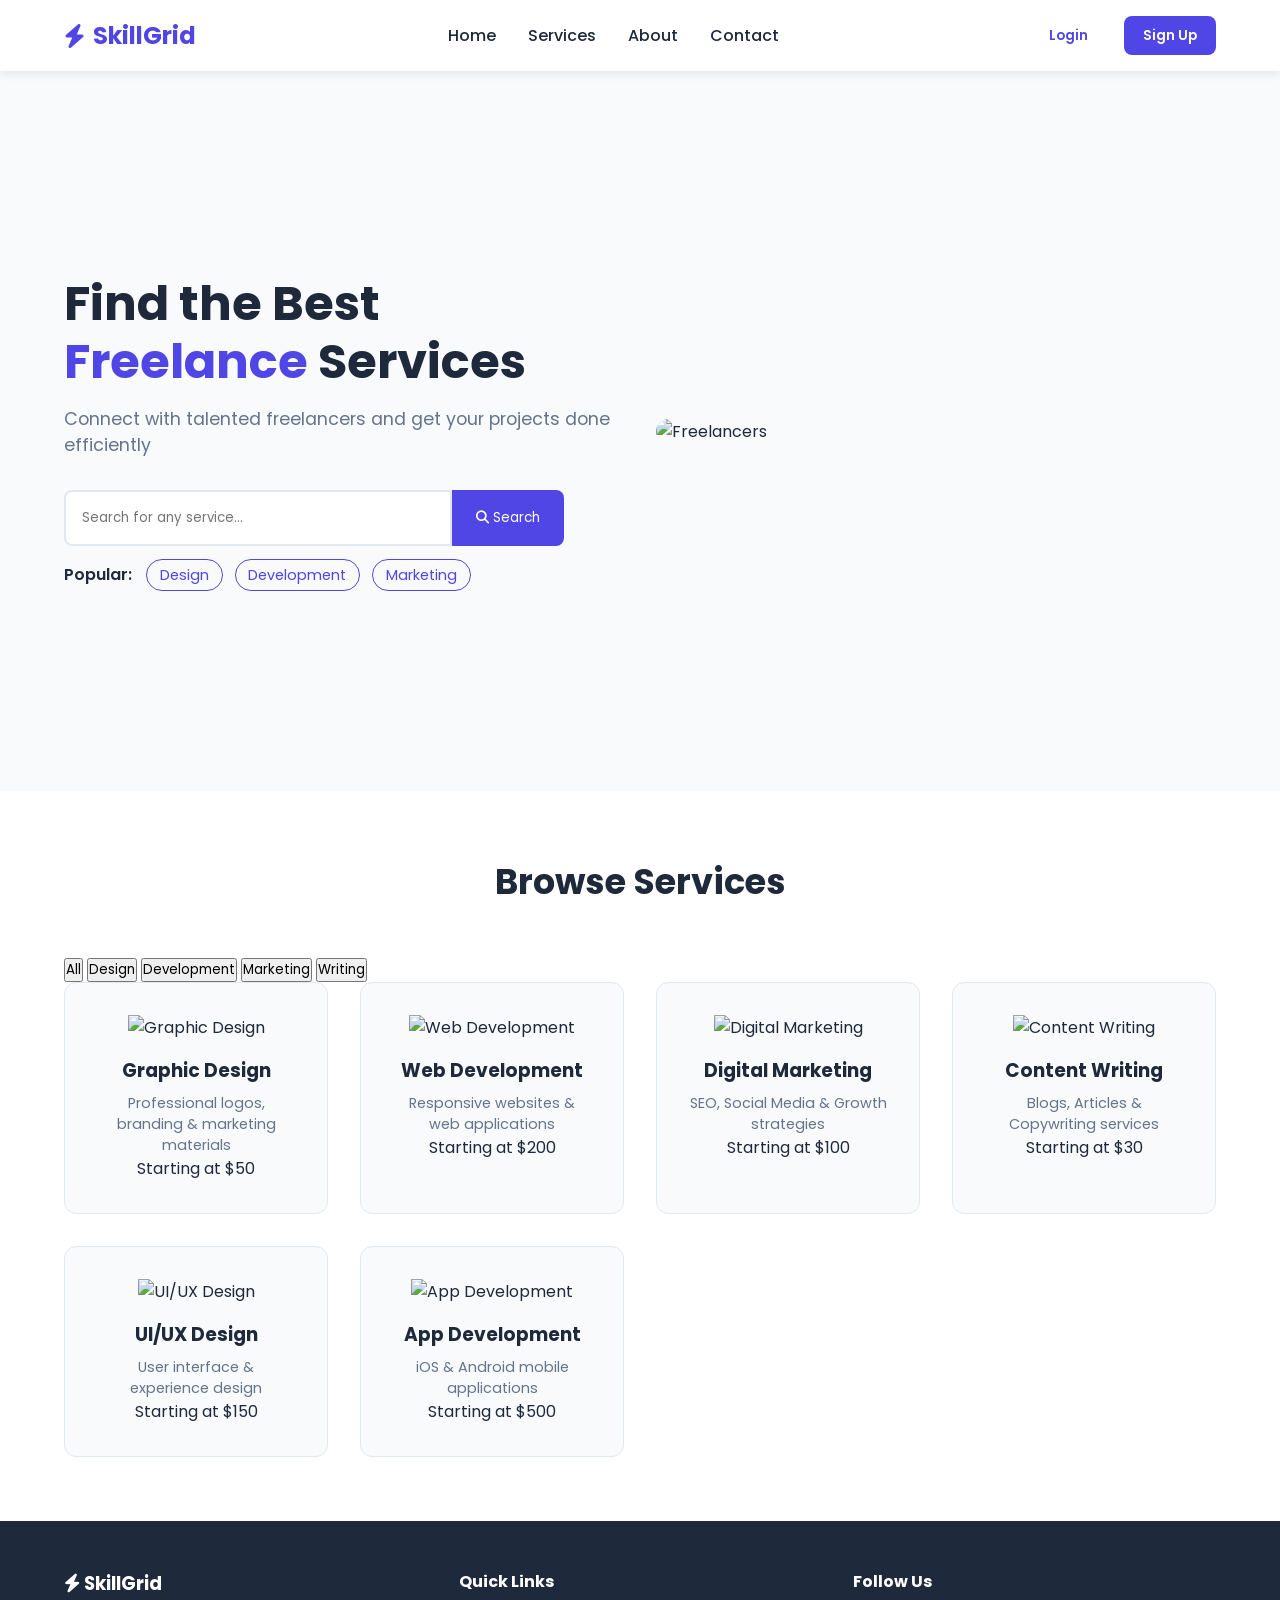
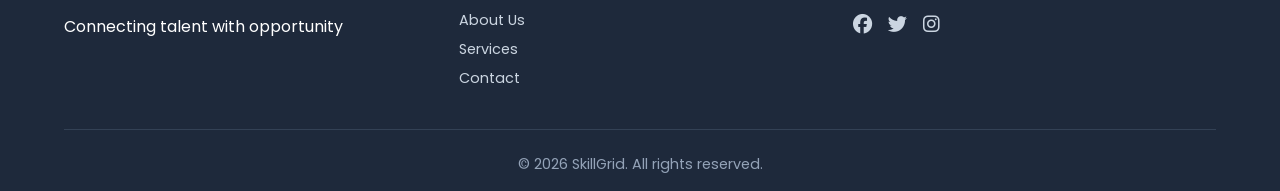
==== index.html @ 4001f899 "Update index.html" ====
<!DOCTYPE html>
<html lang="en">
<head>
    <meta charset="UTF-8">
    <meta name="viewport" content="width=device-width, initial-scale=1.0">
    <title>SkillGrid - Find Top Freelance Services</title>
    <link rel="stylesheet" href="style.css">
    <link href="https://fonts.googleapis.com/css2?family=Poppins:wght@300;400;500;600;700&display=swap" rel="stylesheet">
    <link rel="stylesheet" href="https://cdnjs.cloudflare.com/ajax/libs/font-awesome/6.4.0/css/all.min.css">
</head>
<body>
    <!-- Navbar -->
    <nav class="navbar">
        <div class="logo"><i class="fas fa-bolt"></i> SkillGrid</div>
        <ul class="nav-links" id="navLinks">
            <li><a href="#home">Home</a></li>
            <li><a href="#services">Services</a></li>
            <li><a href="#">About</a></li>
            <li><a href="#">Contact</a></li>
        </ul>
        <div class="nav-buttons">
            <button class="btn-login">Login</button>
            <button class="btn-signup">Sign Up</button>
        </div>
        <div class="hamburger" id="hamburger"><i class="fas fa-bars"></i></div>
    </nav>

    <!-- Hero Section -->
    <section class="hero" id="home">
        <div class="hero-content">
            <h1>Find the Best <span>Freelance</span> Services</h1>
            <p>Connect with talented freelancers and get your projects done efficiently</p>
            <div class="search-bar">
                <input type="text" id="searchInput" placeholder="Search for any service...">
                <button id="searchBtn"><i class="fas fa-search"></i> Search</button>
            </div>
            <div class="popular-tags">
                <span>Popular:</span>
                <a href="#" data-category="design">Design</a>
                <a href="#" data-category="development">Development</a>
                <a href="#" data-category="marketing">Marketing</a>
            </div>
        </div>
        <div class="hero-image">
            <img src="https://images.unsplash.com/photo-1522202176988-66273c2fd55f?w=500" alt="Freelancers">
        </div>
    </section>

    <!-- Services Section - Day 2 Task -->
    <section class="services" id="services">
        <h2>Browse Services</h2>
        
        <!-- Category Filter UI -->
        <div class="filter-buttons">
            <button class="filter-btn active" data-filter="all">All</button>
            <button class="filter-btn" data-filter="design">Design</button>
            <button class="filter-btn" data-filter="development">Development</button>
            <button class="filter-btn" data-filter="marketing">Marketing</button>
            <button class="filter-btn" data-filter="writing">Writing</button>
        </div>

        <!-- Services Listing -->
        <div class="services-grid" id="servicesGrid">
            <div class="service-card" data-category="design">
                <img src="https://cdn-icons-png.flaticon.com/512/1055/1055666.png" alt="Graphic Design">
                <h3>Graphic Design</h3>
                <p>Professional logos, branding & marketing materials</p>
                <span class="price">Starting at $50</span>
            </div>
            <div class="service-card" data-category="development">
                <img src="https://cdn-icons-png.flaticon.com/512/1055/1055687.png" alt="Web Development">
                <h3>Web Development</h3>
                <p>Responsive websites & web applications</p>
                <span class="price">Starting at $200</span>
            </div>
            <div class="service-card" data-category="marketing">
                <img src="https://cdn-icons-png.flaticon.com/512/1055/1055672.png" alt="Digital Marketing">
                <h3>Digital Marketing</h3>
                <p>SEO, Social Media & Growth strategies</p>
                <span class="price">Starting at $100</span>
            </div>
            <div class="service-card" data-category="writing">
                <img src="https://cdn-icons-png.flaticon.com/512/1055/1055677.png" alt="Content Writing">
                <h3>Content Writing</h3>
                <p>Blogs, Articles & Copywriting services</p>
                <span class="price">Starting at $30</span>
            </div>
            <div class="service-card" data-category="design">
                <img src="https://cdn-icons-png.flaticon.com/512/1055/1055659.png" alt="UI/UX Design">
                <h3>UI/UX Design</h3>
                <p>User interface & experience design</p>
                <span class="price">Starting at $150</span>
            </div>
            <div class="service-card" data-category="development">
                <img src="https://cdn-icons-png.flaticon.com/512/1055/1055684.png" alt="App Development">
                <h3>App Development</h3>
                <p>iOS & Android mobile applications</p>
                <span class="price">Starting at $500</span>
            </div>
        </div>
    </section>

    <!-- Footer -->
    <footer>
        <div class="footer-content">
            <div class="footer-col"><h3><i class="fas fa-bolt"></i> SkillGrid</h3><p>Connecting talent with opportunity</p></div>
            <div class="footer-col"><h4>Quick Links</h4><a href="#">About Us</a><a href="#">Services</a><a href="#">Contact</a></div>
            <div class="footer-col"><h4>Follow Us</h4><div class="social-icons"><a href="#"><i class="fab fa-facebook"></i></a><a href="#"><i class="fab fa-twitter"></i></a><a href="#"><i class="fab fa-instagram"></i></a></div></div>
        </div>
        <div class="footer-bottom"><p>&copy; 2026 SkillGrid. All rights reserved.</p></div>
    </footer>

    <script src="script.js"></script>
</body>
</html>
---- style.css ----
* {
    margin: 0;
    padding: 0;
    box-sizing: border-box;
    font-family: 'Poppins', sans-serif;
}

:root {
    --primary: #4f46e5;
    --primary-dark: #4338ca;
    --dark: #1e293b;
    --light: #f8fafc;
    --gray: #64748b;
}

body {
    background: var(--light);
    color: var(--dark);
}

/* Navbar */
.navbar {
    display: flex;
    justify-content: space-between;
    align-items: center;
    padding: 1rem 5%;
    background: white;
    box-shadow: 0 2px 10px rgba(0,0,0,0.1);
    position: sticky;
    top: 0;
    z-index: 1000;
}

.logo {
    font-size: 1.5rem;
    font-weight: 700;
    color: var(--primary);
    display: flex;
    align-items: center;
    gap: 8px;
}

.nav-links {
    display: flex;
    list-style: none;
    gap: 2rem;
}

.nav-links a {
    text-decoration: none;
    color: var(--dark);
    font-weight: 500;
    transition: 0.3s;
}

.nav-links a:hover {
    color: var(--primary);
}

.nav-buttons {
    display: flex;
    gap: 1rem;
}

.btn-login, .btn-signup {
    padding: 0.6rem 1.2rem;
    border: none;
    border-radius: 8px;
    cursor: pointer;
    font-weight: 600;
}

.btn-login {
    background: transparent;
    color: var(--primary);
}

.btn-signup {
    background: var(--primary);
    color: white;
}

.btn-signup:hover {
    background: var(--primary-dark);
}

.hamburger {
    display: none;
    font-size: 1.5rem;
    cursor: pointer;
}

/* Hero Section */
.hero {
    display: flex;
    align-items: center;
    padding: 4rem 5%;
    gap: 2rem;
    min-height: 80vh;
}

.hero-content {
    flex: 1;
}

.hero-content h1 {
    font-size: 3rem;
    line-height: 1.2;
    margin-bottom: 1rem;
}

.hero-content h1 span {
    color: var(--primary);
}

.hero-content p {
    color: var(--gray);
    margin-bottom: 2rem;
    font-size: 1.1rem;
}

.search-bar {
    display: flex;
    max-width: 500px;
    margin-bottom: 1rem;
}

.search-bar input {
    flex: 1;
    padding: 1rem;
    border: 2px solid #e2e8f0;
    border-radius: 8px 0 0 8px;
    outline: none;
}

.search-bar button {
    padding: 1rem 1.5rem;
    background: var(--primary);
    color: white;
    border: none;
    border-radius: 0 8px 8px 0;
    cursor: pointer;
}

.popular-tags span {
    font-weight: 600;
    margin-right: 10px;
}

.popular-tags a {
    text-decoration: none;
    color: var(--primary);
    border: 1px solid var(--primary);
    padding: 0.3rem 0.8rem;
    border-radius: 20px;
    margin-right: 8px;
    font-size: 0.9rem;
}

.hero-image {
    flex: 1;
}

.hero-image img {
    width: 100%;
    border-radius: 16px;
}

/* Services Section */
.services {
    padding: 4rem 5%;
    background: white;
}

.services h2 {
    text-align: center;
    font-size: 2.2rem;
    margin-bottom: 3rem;
}

.services-grid {
    display: grid;
    grid-template-columns: repeat(auto-fit, minmax(250px, 1fr));
    gap: 2rem;
}

.service-card {
    background: var(--light);
    padding: 2rem;
    border-radius: 12px;
    text-align: center;
    transition: 0.3s;
    border: 1px solid #e2e8f0;
}

.service-card:hover {
    transform: translateY(-8px);
    box-shadow: 0 10px 25px rgba(79, 70, 229, 0.15);
}

.service-card img {
    width: 60px;
    margin-bottom: 1rem;
}

.service-card h3 {
    margin-bottom: 0.5rem;
}

.service-card p {
    color: var(--gray);
    font-size: 0.9rem;
}

/* Footer */
footer {
    background: var(--dark);
    color: white;
    padding: 3rem 5% 1rem;
}

.footer-content {
    display: grid;
    grid-template-columns: repeat(auto-fit, minmax(200px, 1fr));
    gap: 2rem;
    margin-bottom: 2rem;
}

.footer-col h3, .footer-col h4 {
    margin-bottom: 1rem;
}

.footer-col a {
    display: block;
    color: #cbd5e1;
    text-decoration: none;
    margin-bottom: 0.5rem;
    font-size: 0.9rem;
}

.footer-col a:hover {
    color: white;
}

.social-icons {
    display: flex;
    gap: 1rem;
}

.social-icons a {
    font-size: 1.2rem;
}

.footer-bottom {
    text-align: center;
    padding-top: 1.5rem;
    border-top: 1px solid #334155;
    color: #94a3b8;
    font-size: 0.9rem;
}

/* Responsive Design */
@media (max-width: 768px) {
    .nav-links, .nav-buttons {
        display: none;
    }
    
    .nav-links.active {
        display: flex;
        flex-direction: column;
        position: absolute;
        top: 70px;
        left: 0;
        width: 100%;
        background: white;
        padding: 1rem 5%;
        box-shadow: 0 5px 10px rgba(0,0,0,0.1);
    }
    
    .hamburger {
        display: block;
    }
    
    .hero {
        flex-direction: column;
        text-align: center;
        padding: 2rem 5%;
    }
    
    .hero-content h1 {
        font-size: 2rem;
    }
    
    .search-bar {
        flex-direction: column;
    }
    
    .search-bar input, .search-bar button {
        border-radius: 8px;
        width: 100%;
    }
    
    .search-bar button {
        margin-top: 0.5rem;
    }
}
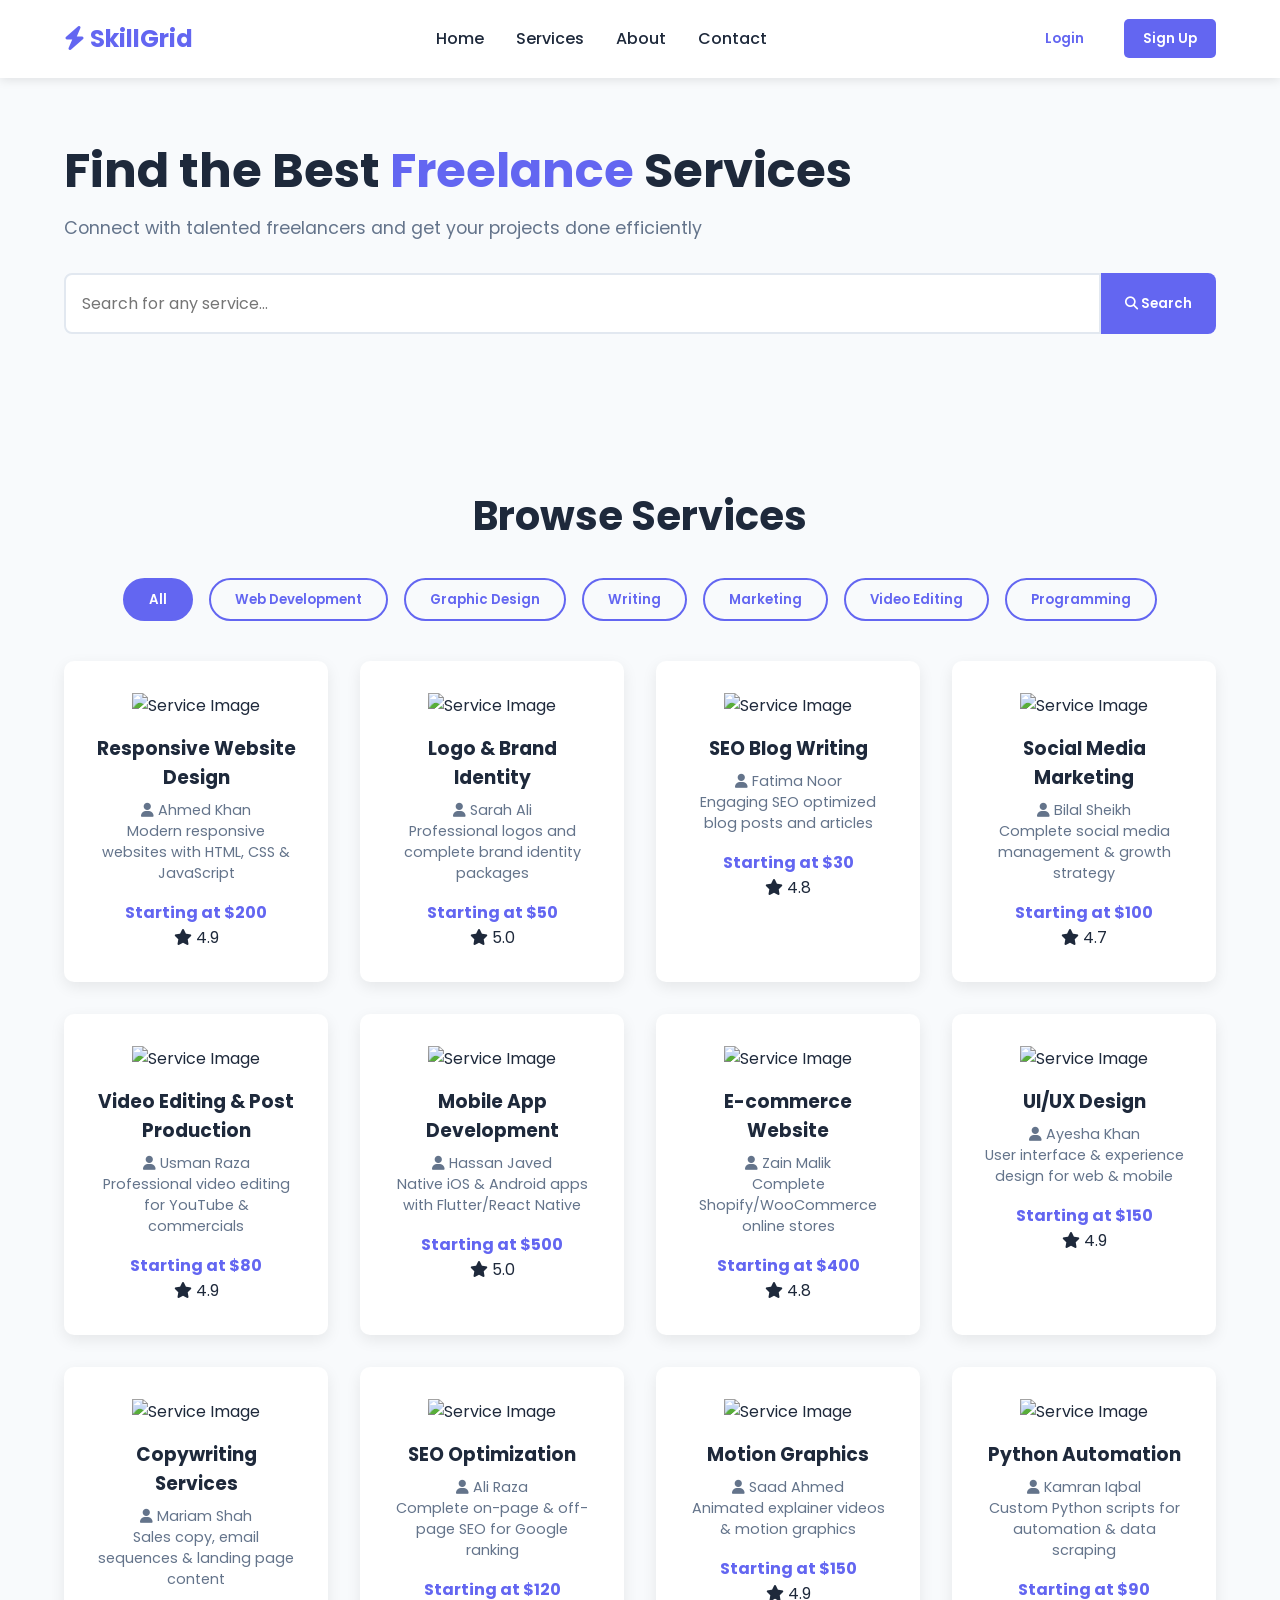
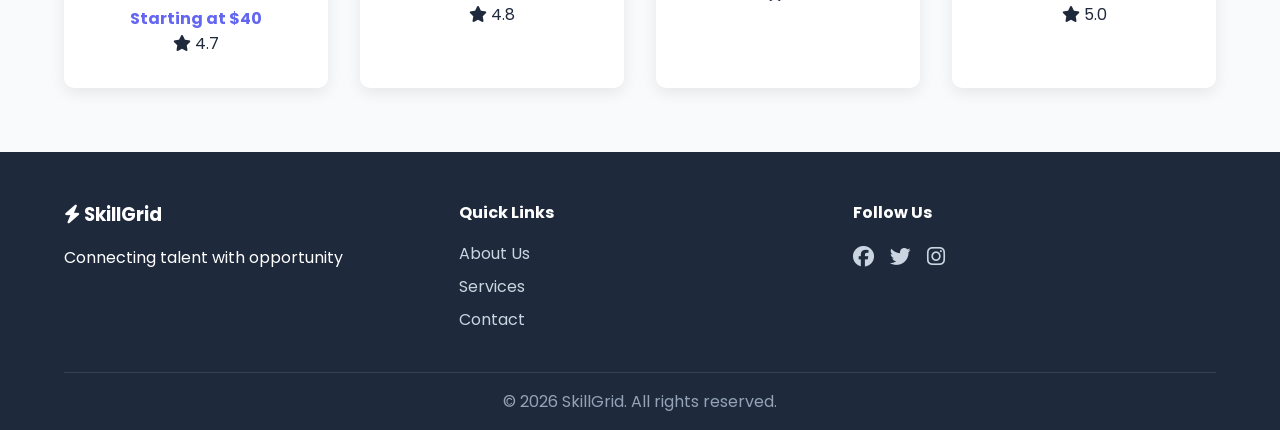
==== commit d80d2e33: "Update index.html" ====
--- a/index.html
+++ b/index.html
@@ -3,13 +3,13 @@
 <head>
     <meta charset="UTF-8">
     <meta name="viewport" content="width=device-width, initial-scale=1.0">
-    <title>SkillGrid - Find Top Freelance Services</title>
+    <title>SkillGrid - Services Page</title>
     <link rel="stylesheet" href="style.css">
     <link href="https://fonts.googleapis.com/css2?family=Poppins:wght@300;400;500;600;700&display=swap" rel="stylesheet">
     <link rel="stylesheet" href="https://cdnjs.cloudflare.com/ajax/libs/font-awesome/6.4.0/css/all.min.css">
 </head>
 <body>
-    <!-- Navbar -->
+    <!-- Working Navigation -->
     <nav class="navbar">
         <div class="logo"><i class="fas fa-bolt"></i> SkillGrid</div>
         <ul class="nav-links" id="navLinks">
@@ -25,7 +25,7 @@
         <div class="hamburger" id="hamburger"><i class="fas fa-bars"></i></div>
     </nav>
 
-    <!-- Hero Section -->
+    <!-- Hero + Search Functionality UI -->
     <section class="hero" id="home">
         <div class="hero-content">
             <h1>Find the Best <span>Freelance</span> Services</h1>
@@ -34,83 +34,169 @@
                 <input type="text" id="searchInput" placeholder="Search for any service...">
                 <button id="searchBtn"><i class="fas fa-search"></i> Search</button>
             </div>
-            <div class="popular-tags">
-                <span>Popular:</span>
-                <a href="#" data-category="design">Design</a>
-                <a href="#" data-category="development">Development</a>
-                <a href="#" data-category="marketing">Marketing</a>
-            </div>
-        </div>
-        <div class="hero-image">
-            <img src="https://images.unsplash.com/photo-1522202176988-66273c2fd55f?w=500" alt="Freelancers">
         </div>
     </section>
 
-    <!-- Services Section - Day 2 Task -->
+    <!-- Day 2: Services Page Development -->
     <section class="services" id="services">
         <h2>Browse Services</h2>
         
-        <!-- Category Filter UI -->
+        <!-- Category Filtering UI -->
         <div class="filter-buttons">
             <button class="filter-btn active" data-filter="all">All</button>
-            <button class="filter-btn" data-filter="design">Design</button>
-            <button class="filter-btn" data-filter="development">Development</button>
+            <button class="filter-btn" data-filter="webdev">Web Development</button>
+            <button class="filter-btn" data-filter="design">Graphic Design</button>
+            <button class="filter-btn" data-filter="writing">Writing</button>
             <button class="filter-btn" data-filter="marketing">Marketing</button>
-            <button class="filter-btn" data-filter="writing">Writing</button>
-        </div>
-
-        <!-- Services Listing -->
+            <button class="filter-btn" data-filter="video">Video Editing</button>
+            <button class="filter-btn" data-filter="programming">Programming</button>
+        </div>
+
+        <!-- Service Listing Section - 12 Services in Responsive Grid Layout -->
         <div class="services-grid" id="servicesGrid">
+            <!-- 1. Web Development -->
+            <div class="service-card" data-category="webdev">
+                <img src="https://cdn-icons-png.flaticon.com/512/1055/1055687.png" alt="Service Image">
+                <h3>Responsive Website Design</h3>
+                <p class="freelancer"><i class="fas fa-user"></i> Ahmed Khan</p>
+                <p class="desc">Modern responsive websites with HTML, CSS & JavaScript</p>
+                <div class="card-footer">
+                    <span class="price">Starting at $200</span>
+                    <span class="rating"><i class="fas fa-star"></i> 4.9</span>
+                </div>
+            </div>
+            <!-- 2. Graphic Design -->
             <div class="service-card" data-category="design">
-                <img src="https://cdn-icons-png.flaticon.com/512/1055/1055666.png" alt="Graphic Design">
-                <h3>Graphic Design</h3>
-                <p>Professional logos, branding & marketing materials</p>
-                <span class="price">Starting at $50</span>
-            </div>
-            <div class="service-card" data-category="development">
-                <img src="https://cdn-icons-png.flaticon.com/512/1055/1055687.png" alt="Web Development">
-                <h3>Web Development</h3>
-                <p>Responsive websites & web applications</p>
-                <span class="price">Starting at $200</span>
-            </div>
+                <img src="https://cdn-icons-png.flaticon.com/512/1055/1055666.png" alt="Service Image">
+                <h3>Logo & Brand Identity</h3>
+                <p class="freelancer"><i class="fas fa-user"></i> Sarah Ali</p>
+                <p class="desc">Professional logos and complete brand identity packages</p>
+                <div class="card-footer">
+                    <span class="price">Starting at $50</span>
+                    <span class="rating"><i class="fas fa-star"></i> 5.0</span>
+                </div>
+            </div>
+            <!-- 3. Writing -->
+            <div class="service-card" data-category="writing">
+                <img src="https://cdn-icons-png.flaticon.com/512/1055/1055677.png" alt="Service Image">
+                <h3>SEO Blog Writing</h3>
+                <p class="freelancer"><i class="fas fa-user"></i> Fatima Noor</p>
+                <p class="desc">Engaging SEO optimized blog posts and articles</p>
+                <div class="card-footer">
+                    <span class="price">Starting at $30</span>
+                    <span class="rating"><i class="fas fa-star"></i> 4.8</span>
+                </div>
+            </div>
+            <!-- 4. Marketing -->
             <div class="service-card" data-category="marketing">
-                <img src="https://cdn-icons-png.flaticon.com/512/1055/1055672.png" alt="Digital Marketing">
-                <h3>Digital Marketing</h3>
-                <p>SEO, Social Media & Growth strategies</p>
-                <span class="price">Starting at $100</span>
-            </div>
+                <img src="https://cdn-icons-png.flaticon.com/512/1055/1055672.png" alt="Service Image">
+                <h3>Social Media Marketing</h3>
+                <p class="freelancer"><i class="fas fa-user"></i> Bilal Sheikh</p>
+                <p class="desc">Complete social media management & growth strategy</p>
+                <div class="card-footer">
+                    <span class="price">Starting at $100</span>
+                    <span class="rating"><i class="fas fa-star"></i> 4.7</span>
+                </div>
+            </div>
+            <!-- 5. Video Editing -->
+            <div class="service-card" data-category="video">
+                <img src="https://cdn-icons-png.flaticon.com/512/1055/1055644.png" alt="Service Image">
+                <h3>Video Editing & Post Production</h3>
+                <p class="freelancer"><i class="fas fa-user"></i> Usman Raza</p>
+                <p class="desc">Professional video editing for YouTube & commercials</p>
+                <div class="card-footer">
+                    <span class="price">Starting at $80</span>
+                    <span class="rating"><i class="fas fa-star"></i> 4.9</span>
+                </div>
+            </div>
+            <!-- 6. Programming -->
+            <div class="service-card" data-category="programming">
+                <img src="https://cdn-icons-png.flaticon.com/512/1055/1055684.png" alt="Service Image">
+                <h3>Mobile App Development</h3>
+                <p class="freelancer"><i class="fas fa-user"></i> Hassan Javed</p>
+                <p class="desc">Native iOS & Android apps with Flutter/React Native</p>
+                <div class="card-footer">
+                    <span class="price">Starting at $500</span>
+                    <span class="rating"><i class="fas fa-star"></i> 5.0</span>
+                </div>
+            </div>
+            <!-- 7. Web Development -->
+            <div class="service-card" data-category="webdev">
+                <img src="https://cdn-icons-png.flaticon.com/512/1055/1055697.png" alt="Service Image">
+                <h3>E-commerce Website</h3>
+                <p class="freelancer"><i class="fas fa-user"></i> Zain Malik</p>
+                <p class="desc">Complete Shopify/WooCommerce online stores</p>
+                <div class="card-footer">
+                    <span class="price">Starting at $400</span>
+                    <span class="rating"><i class="fas fa-star"></i> 4.8</span>
+                </div>
+            </div>
+            <!-- 8. Graphic Design -->
+            <div class="service-card" data-category="design">
+                <img src="https://cdn-icons-png.flaticon.com/512/1055/1055659.png" alt="Service Image">
+                <h3>UI/UX Design</h3>
+                <p class="freelancer"><i class="fas fa-user"></i> Ayesha Khan</p>
+                <p class="desc">User interface & experience design for web & mobile</p>
+                <div class="card-footer">
+                    <span class="price">Starting at $150</span>
+                    <span class="rating"><i class="fas fa-star"></i> 4.9</span>
+                </div>
+            </div>
+            <!-- 9. Writing -->
             <div class="service-card" data-category="writing">
-                <img src="https://cdn-icons-png.flaticon.com/512/1055/1055677.png" alt="Content Writing">
-                <h3>Content Writing</h3>
-                <p>Blogs, Articles & Copywriting services</p>
-                <span class="price">Starting at $30</span>
-            </div>
-            <div class="service-card" data-category="design">
-                <img src="https://cdn-icons-png.flaticon.com/512/1055/1055659.png" alt="UI/UX Design">
-                <h3>UI/UX Design</h3>
-                <p>User interface & experience design</p>
-                <span class="price">Starting at $150</span>
-            </div>
-            <div class="service-card" data-category="development">
-                <img src="https://cdn-icons-png.flaticon.com/512/1055/1055684.png" alt="App Development">
-                <h3>App Development</h3>
-                <p>iOS & Android mobile applications</p>
-                <span class="price">Starting at $500</span>
+                <img src="https://cdn-icons-png.flaticon.com/512/1055/1055675.png" alt="Service Image">
+                <h3>Copywriting Services</h3>
+                <p class="freelancer"><i class="fas fa-user"></i> Mariam Shah</p>
+                <p class="desc">Sales copy, email sequences & landing page content</p>
+                <div class="card-footer">
+                    <span class="price">Starting at $40</span>
+                    <span class="rating"><i class="fas fa-star"></i> 4.7</span>
+                </div>
+            </div>
+            <!-- 10. Marketing -->
+            <div class="service-card" data-category="marketing">
+                <img src="https://cdn-icons-png.flaticon.com/512/1055/1055679.png" alt="Service Image">
+                <h3>SEO Optimization</h3>
+                <p class="freelancer"><i class="fas fa-user"></i> Ali Raza</p>
+                <p class="desc">Complete on-page & off-page SEO for Google ranking</p>
+                <div class="card-footer">
+                    <span class="price">Starting at $120</span>
+                    <span class="rating"><i class="fas fa-star"></i> 4.8</span>
+                </div>
+            </div>
+            <!-- 11. Video Editing -->
+            <div class="service-card" data-category="video">
+                <img src="https://cdn-icons-png.flaticon.com/512/1055/1055655.png" alt="Service Image">
+                <h3>Motion Graphics</h3>
+                <p class="freelancer"><i class="fas fa-user"></i> Saad Ahmed</p>
+                <p class="desc">Animated explainer videos & motion graphics</p>
+                <div class="card-footer">
+                    <span class="price">Starting at $150</span>
+                    <span class="rating"><i class="fas fa-star"></i> 4.9</span>
+                </div>
+            </div>
+            <!-- 12. Programming -->
+            <div class="service-card" data-category="programming">
+                <img src="https://cdn-icons-png.flaticon.com/512/1055/1055662.png" alt="Service Image">
+                <h3>Python Automation</h3>
+                <p class="freelancer"><i class="fas fa-user"></i> Kamran Iqbal</p>
+                <p class="desc">Custom Python scripts for automation & data scraping</p>
+                <div class="card-footer">
+                    <span class="price">Starting at $90</span>
+                    <span class="rating"><i class="fas fa-star"></i> 5.0</span>
+                </div>
             </div>
         </div>
     </section>
 
-    <!-- Footer -->
     <footer>
         <div class="footer-content">
             <div class="footer-col"><h3><i class="fas fa-bolt"></i> SkillGrid</h3><p>Connecting talent with opportunity</p></div>
-            <div class="footer-col"><h4>Quick Links</h4><a href="#">About Us</a><a href="#">Services</a><a href="#">Contact</a></div>
+            <div class="footer-col"><h4>Quick Links</h4><a href="#">About Us</a><a href="#services">Services</a><a href="#">Contact</a></div>
             <div class="footer-col"><h4>Follow Us</h4><div class="social-icons"><a href="#"><i class="fab fa-facebook"></i></a><a href="#"><i class="fab fa-twitter"></i></a><a href="#"><i class="fab fa-instagram"></i></a></div></div>
         </div>
         <div class="footer-bottom"><p>&copy; 2026 SkillGrid. All rights reserved.</p></div>
     </footer>
-
     <script src="script.js"></script>
 </body>
 </html>
-
--- a/style.css
+++ b/style.css
@@ -6,11 +6,9 @@
 }
 
 :root {
-    --primary: #4f46e5;
-    --primary-dark: #4338ca;
+    --primary: #6366f1;
     --dark: #1e293b;
     --light: #f8fafc;
-    --gray: #64748b;
 }
 
 body {
@@ -18,26 +16,22 @@
     color: var(--dark);
 }
 
-/* Navbar */
 .navbar {
     display: flex;
     justify-content: space-between;
     align-items: center;
-    padding: 1rem 5%;
+    padding: 1.2rem 5%;
     background: white;
     box-shadow: 0 2px 10px rgba(0,0,0,0.1);
     position: sticky;
     top: 0;
-    z-index: 1000;
+    z-index: 100;
 }
 
 .logo {
     font-size: 1.5rem;
     font-weight: 700;
     color: var(--primary);
-    display: flex;
-    align-items: center;
-    gap: 8px;
 }
 
 .nav-links {
@@ -50,22 +44,13 @@
     text-decoration: none;
     color: var(--dark);
     font-weight: 500;
-    transition: 0.3s;
-}
-
-.nav-links a:hover {
-    color: var(--primary);
-}
-
-.nav-buttons {
-    display: flex;
-    gap: 1rem;
-}
-
-.btn-login, .btn-signup {
+}
+
+.nav-buttons button {
     padding: 0.6rem 1.2rem;
+    margin-left: 1rem;
     border: none;
-    border-radius: 8px;
+    border-radius: 5px;
     cursor: pointer;
     font-weight: 600;
 }
@@ -80,23 +65,17 @@
     color: white;
 }
 
-.btn-signup:hover {
-    background: var(--primary-dark);
-}
-
 .hamburger {
     display: none;
     font-size: 1.5rem;
     cursor: pointer;
 }
 
-/* Hero Section */
 .hero {
     display: flex;
     align-items: center;
     padding: 4rem 5%;
     gap: 2rem;
-    min-height: 80vh;
 }
 
 .hero-content {
@@ -114,15 +93,14 @@
 }
 
 .hero-content p {
-    color: var(--gray);
+    font-size: 1.1rem;
     margin-bottom: 2rem;
-    font-size: 1.1rem;
+    color: #64748b;
 }
 
 .search-bar {
     display: flex;
-    max-width: 500px;
-    margin-bottom: 1rem;
+    margin-bottom: 1.5rem;
 }
 
 .search-bar input {
@@ -130,7 +108,7 @@
     padding: 1rem;
     border: 2px solid #e2e8f0;
     border-radius: 8px 0 0 8px;
-    outline: none;
+    font-size: 1rem;
 }
 
 .search-bar button {
@@ -140,21 +118,21 @@
     border: none;
     border-radius: 0 8px 8px 0;
     cursor: pointer;
-}
-
-.popular-tags span {
     font-weight: 600;
-    margin-right: 10px;
+}
+
+.popular-tags {
+    display: flex;
+    gap: 1rem;
+    align-items: center;
+    flex-wrap: wrap;
 }
 
 .popular-tags a {
     text-decoration: none;
     color: var(--primary);
-    border: 1px solid var(--primary);
-    padding: 0.3rem 0.8rem;
-    border-radius: 20px;
-    margin-right: 8px;
-    font-size: 0.9rem;
+    font-weight: 500;
+    cursor: pointer;
 }
 
 .hero-image {
@@ -163,19 +141,42 @@
 
 .hero-image img {
     width: 100%;
-    border-radius: 16px;
-}
-
-/* Services Section */
+    border-radius: 10px;
+}
+
 .services {
     padding: 4rem 5%;
-    background: white;
+    text-align: center;
 }
 
 .services h2 {
-    text-align: center;
-    font-size: 2.2rem;
-    margin-bottom: 3rem;
+    font-size: 2.5rem;
+    margin-bottom: 2rem;
+}
+
+/* Category Filter UI - Day 2 */
+.filter-buttons {
+    display: flex;
+    justify-content: center;
+    gap: 1rem;
+    margin-bottom: 2.5rem;
+    flex-wrap: wrap;
+}
+
+.filter-btn {
+    padding: 0.6rem 1.5rem;
+    border: 2px solid var(--primary);
+    background: transparent;
+    color: var(--primary);
+    border-radius: 25px;
+    cursor: pointer;
+    font-weight: 600;
+    transition: 0.3s;
+}
+
+.filter-btn:hover, .filter-btn.active {
+    background: var(--primary);
+    color: white;
 }
 
 .services-grid {
@@ -185,17 +186,16 @@
 }
 
 .service-card {
-    background: var(--light);
+    background: white;
     padding: 2rem;
-    border-radius: 12px;
-    text-align: center;
+    border-radius: 10px;
+    box-shadow: 0 5px 15px rgba(0,0,0,0.08);
     transition: 0.3s;
-    border: 1px solid #e2e8f0;
 }
 
 .service-card:hover {
-    transform: translateY(-8px);
-    box-shadow: 0 10px 25px rgba(79, 70, 229, 0.15);
+    transform: translateY(-10px);
+    box-shadow: 0 10px 25px rgba(0,0,0,0.15);
 }
 
 .service-card img {
@@ -208,11 +208,21 @@
 }
 
 .service-card p {
-    color: var(--gray);
+    color: #64748b;
     font-size: 0.9rem;
 }
 
-/* Footer */
+.service-card .price {
+    display: block;
+    margin-top: 1rem;
+    font-weight: 700;
+    color: var(--primary);
+}
+
+.service-card.hide {
+    display: none;
+}
+
 footer {
     background: var(--dark);
     color: white;
@@ -235,72 +245,56 @@
     color: #cbd5e1;
     text-decoration: none;
     margin-bottom: 0.5rem;
-    font-size: 0.9rem;
-}
-
-.footer-col a:hover {
-    color: white;
 }
 
 .social-icons {
     display: flex;
     gap: 1rem;
-}
-
-.social-icons a {
-    font-size: 1.2rem;
+    font-size: 1.3rem;
 }
 
 .footer-bottom {
     text-align: center;
-    padding-top: 1.5rem;
+    padding-top: 1rem;
     border-top: 1px solid #334155;
     color: #94a3b8;
-    font-size: 0.9rem;
-}
-
-/* Responsive Design */
+}
+
 @media (max-width: 768px) {
-    .nav-links, .nav-buttons {
+    .nav-links {
         display: none;
-    }
-    
-    .nav-links.active {
-        display: flex;
-        flex-direction: column;
         position: absolute;
         top: 70px;
         left: 0;
         width: 100%;
         background: white;
-        padding: 1rem 5%;
+        flex-direction: column;
+        padding: 1rem;
         box-shadow: 0 5px 10px rgba(0,0,0,0.1);
     }
-    
+    .nav-links.active {
+        display: flex;
+    }
     .hamburger {
         display: block;
     }
-    
     .hero {
         flex-direction: column;
         text-align: center;
-        padding: 2rem 5%;
-    }
-    
+    }
     .hero-content h1 {
         font-size: 2rem;
     }
+    .nav-buttons {
+        display: none;
+    }
+    .filter-buttons {
+        gap: 0.5rem;
+    }
+    .filter-btn {
+        padding: 0.5rem 1rem;
+        font-size: 0.9rem;
+    }
+}
     
-    .search-bar {
-        flex-direction: column;
-    }
-    
-    .search-bar input, .search-bar button {
-        border-radius: 8px;
-        width: 100%;
-    }
-    
-    .search-bar button {
-        margin-top: 0.5rem;
-    }
-}
+
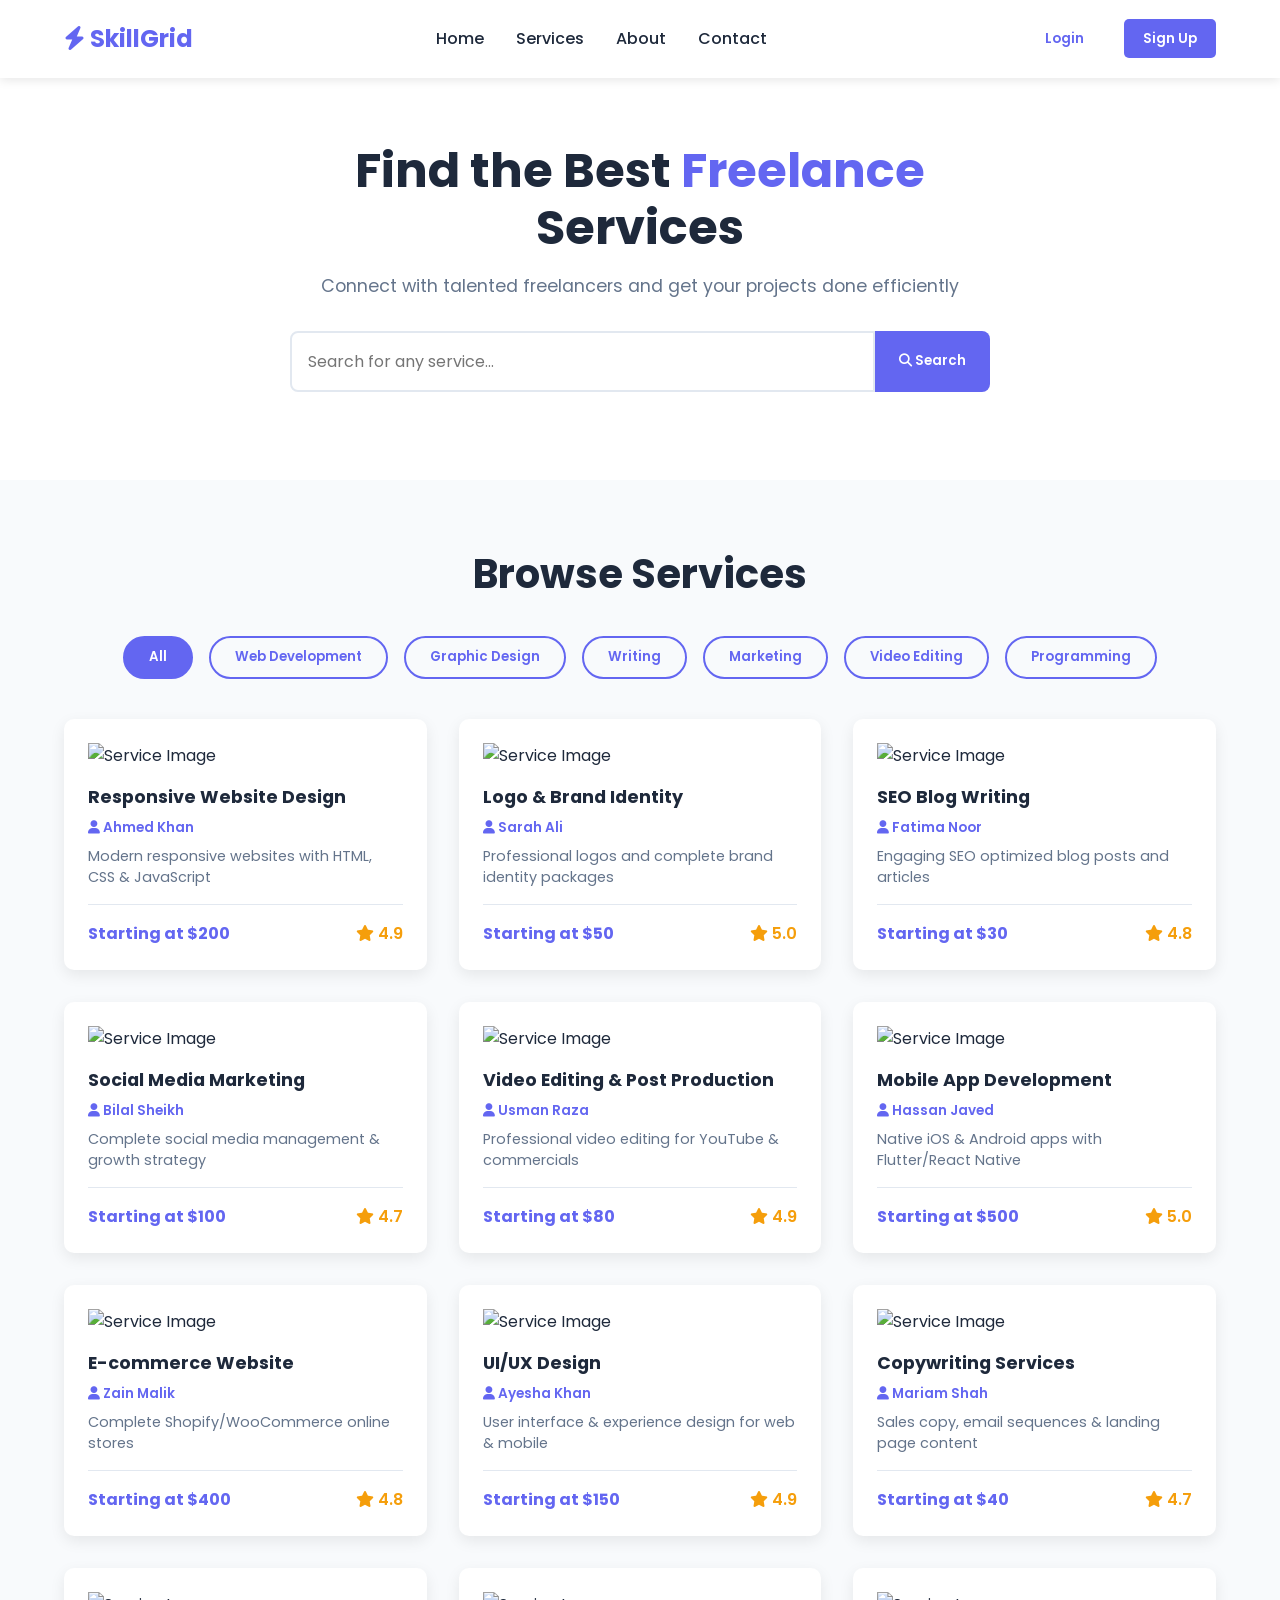
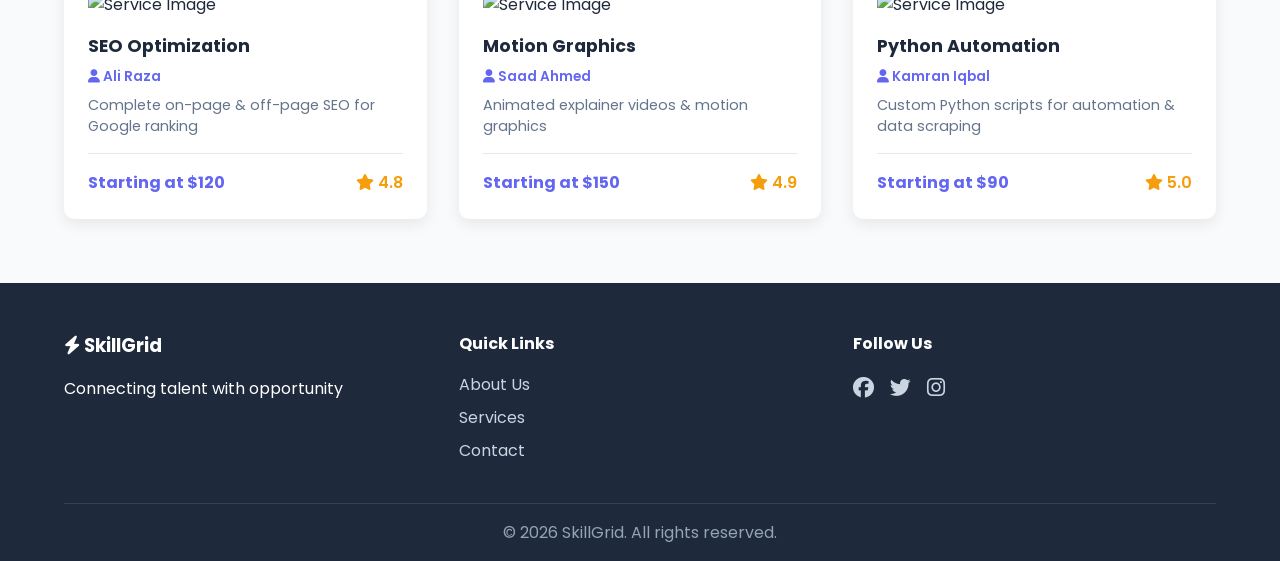
==== commit c7d94de9: "Update index.html" ====
--- a/index.html
+++ b/index.html
@@ -9,7 +9,6 @@
     <link rel="stylesheet" href="https://cdnjs.cloudflare.com/ajax/libs/font-awesome/6.4.0/css/all.min.css">
 </head>
 <body>
-    <!-- Working Navigation -->
     <nav class="navbar">
         <div class="logo"><i class="fas fa-bolt"></i> SkillGrid</div>
         <ul class="nav-links" id="navLinks">
@@ -25,7 +24,6 @@
         <div class="hamburger" id="hamburger"><i class="fas fa-bars"></i></div>
     </nav>
 
-    <!-- Hero + Search Functionality UI -->
     <section class="hero" id="home">
         <div class="hero-content">
             <h1>Find the Best <span>Freelance</span> Services</h1>
@@ -37,11 +35,9 @@
         </div>
     </section>
 
-    <!-- Day 2: Services Page Development -->
     <section class="services" id="services">
         <h2>Browse Services</h2>
         
-        <!-- Category Filtering UI -->
         <div class="filter-buttons">
             <button class="filter-btn active" data-filter="all">All</button>
             <button class="filter-btn" data-filter="webdev">Web Development</button>
@@ -52,9 +48,8 @@
             <button class="filter-btn" data-filter="programming">Programming</button>
         </div>
 
-        <!-- Service Listing Section - 12 Services in Responsive Grid Layout -->
         <div class="services-grid" id="servicesGrid">
-            <!-- 1. Web Development -->
+            <!-- Card 1 -->
             <div class="service-card" data-category="webdev">
                 <img src="https://cdn-icons-png.flaticon.com/512/1055/1055687.png" alt="Service Image">
                 <h3>Responsive Website Design</h3>
@@ -65,7 +60,7 @@
                     <span class="rating"><i class="fas fa-star"></i> 4.9</span>
                 </div>
             </div>
-            <!-- 2. Graphic Design -->
+            <!-- Card 2 -->
             <div class="service-card" data-category="design">
                 <img src="https://cdn-icons-png.flaticon.com/512/1055/1055666.png" alt="Service Image">
                 <h3>Logo & Brand Identity</h3>
@@ -76,7 +71,7 @@
                     <span class="rating"><i class="fas fa-star"></i> 5.0</span>
                 </div>
             </div>
-            <!-- 3. Writing -->
+            <!-- Card 3 -->
             <div class="service-card" data-category="writing">
                 <img src="https://cdn-icons-png.flaticon.com/512/1055/1055677.png" alt="Service Image">
                 <h3>SEO Blog Writing</h3>
@@ -87,7 +82,7 @@
                     <span class="rating"><i class="fas fa-star"></i> 4.8</span>
                 </div>
             </div>
-            <!-- 4. Marketing -->
+            <!-- Card 4 -->
             <div class="service-card" data-category="marketing">
                 <img src="https://cdn-icons-png.flaticon.com/512/1055/1055672.png" alt="Service Image">
                 <h3>Social Media Marketing</h3>
@@ -98,7 +93,7 @@
                     <span class="rating"><i class="fas fa-star"></i> 4.7</span>
                 </div>
             </div>
-            <!-- 5. Video Editing -->
+            <!-- Card 5 -->
             <div class="service-card" data-category="video">
                 <img src="https://cdn-icons-png.flaticon.com/512/1055/1055644.png" alt="Service Image">
                 <h3>Video Editing & Post Production</h3>
@@ -109,7 +104,7 @@
                     <span class="rating"><i class="fas fa-star"></i> 4.9</span>
                 </div>
             </div>
-            <!-- 6. Programming -->
+            <!-- Card 6 -->
             <div class="service-card" data-category="programming">
                 <img src="https://cdn-icons-png.flaticon.com/512/1055/1055684.png" alt="Service Image">
                 <h3>Mobile App Development</h3>
@@ -120,7 +115,7 @@
                     <span class="rating"><i class="fas fa-star"></i> 5.0</span>
                 </div>
             </div>
-            <!-- 7. Web Development -->
+            <!-- Card 7 -->
             <div class="service-card" data-category="webdev">
                 <img src="https://cdn-icons-png.flaticon.com/512/1055/1055697.png" alt="Service Image">
                 <h3>E-commerce Website</h3>
@@ -131,7 +126,7 @@
                     <span class="rating"><i class="fas fa-star"></i> 4.8</span>
                 </div>
             </div>
-            <!-- 8. Graphic Design -->
+            <!-- Card 8 -->
             <div class="service-card" data-category="design">
                 <img src="https://cdn-icons-png.flaticon.com/512/1055/1055659.png" alt="Service Image">
                 <h3>UI/UX Design</h3>
@@ -142,7 +137,7 @@
                     <span class="rating"><i class="fas fa-star"></i> 4.9</span>
                 </div>
             </div>
-            <!-- 9. Writing -->
+            <!-- Card 9 -->
             <div class="service-card" data-category="writing">
                 <img src="https://cdn-icons-png.flaticon.com/512/1055/1055675.png" alt="Service Image">
                 <h3>Copywriting Services</h3>
@@ -153,7 +148,7 @@
                     <span class="rating"><i class="fas fa-star"></i> 4.7</span>
                 </div>
             </div>
-            <!-- 10. Marketing -->
+            <!-- Card 10 -->
             <div class="service-card" data-category="marketing">
                 <img src="https://cdn-icons-png.flaticon.com/512/1055/1055679.png" alt="Service Image">
                 <h3>SEO Optimization</h3>
@@ -164,7 +159,7 @@
                     <span class="rating"><i class="fas fa-star"></i> 4.8</span>
                 </div>
             </div>
-            <!-- 11. Video Editing -->
+            <!-- Card 11 -->
             <div class="service-card" data-category="video">
                 <img src="https://cdn-icons-png.flaticon.com/512/1055/1055655.png" alt="Service Image">
                 <h3>Motion Graphics</h3>
@@ -175,7 +170,7 @@
                     <span class="rating"><i class="fas fa-star"></i> 4.9</span>
                 </div>
             </div>
-            <!-- 12. Programming -->
+            <!-- Card 12 -->
             <div class="service-card" data-category="programming">
                 <img src="https://cdn-icons-png.flaticon.com/512/1055/1055662.png" alt="Service Image">
                 <h3>Python Automation</h3>
--- a/style.css
+++ b/style.css
@@ -76,10 +76,14 @@
     align-items: center;
     padding: 4rem 5%;
     gap: 2rem;
+    background: white;
 }
 
 .hero-content {
     flex: 1;
+    text-align: center;
+    max-width: 700px;
+    margin: 0 auto;
 }
 
 .hero-content h1 {
@@ -121,29 +125,6 @@
     font-weight: 600;
 }
 
-.popular-tags {
-    display: flex;
-    gap: 1rem;
-    align-items: center;
-    flex-wrap: wrap;
-}
-
-.popular-tags a {
-    text-decoration: none;
-    color: var(--primary);
-    font-weight: 500;
-    cursor: pointer;
-}
-
-.hero-image {
-    flex: 1;
-}
-
-.hero-image img {
-    width: 100%;
-    border-radius: 10px;
-}
-
 .services {
     padding: 4rem 5%;
     text-align: center;
@@ -154,7 +135,6 @@
     margin-bottom: 2rem;
 }
 
-/* Category Filter UI - Day 2 */
 .filter-buttons {
     display: flex;
     justify-content: center;
@@ -179,18 +159,20 @@
     color: white;
 }
 
+/* Responsive Grid Layout */
 .services-grid {
     display: grid;
-    grid-template-columns: repeat(auto-fit, minmax(250px, 1fr));
+    grid-template-columns: repeat(auto-fit, minmax(280px, 1fr));
     gap: 2rem;
 }
 
 .service-card {
     background: white;
-    padding: 2rem;
+    padding: 1.5rem;
     border-radius: 10px;
     box-shadow: 0 5px 15px rgba(0,0,0,0.08);
     transition: 0.3s;
+    text-align: left;
 }
 
 .service-card:hover {
@@ -205,18 +187,39 @@
 
 .service-card h3 {
     margin-bottom: 0.5rem;
-}
-
-.service-card p {
+    font-size: 1.1rem;
+}
+
+.service-card .freelancer {
+    color: #6366f1;
+    font-weight: 600;
+    font-size: 0.85rem;
+    margin: 0.5rem 0;
+}
+
+.service-card .desc {
     color: #64748b;
     font-size: 0.9rem;
+    min-height: 40px;
+    margin-bottom: 1rem;
+}
+
+.card-footer {
+    display: flex;
+    justify-content: space-between;
+    align-items: center;
+    padding-top: 1rem;
+    border-top: 1px solid #e2e8f0;
 }
 
 .service-card .price {
-    display: block;
-    margin-top: 1rem;
     font-weight: 700;
     color: var(--primary);
+}
+
+.service-card .rating {
+    color: #f59e0b;
+    font-weight: 600;
 }
 
 .service-card.hide {
@@ -278,10 +281,6 @@
     .hamburger {
         display: block;
     }
-    .hero {
-        flex-direction: column;
-        text-align: center;
-    }
     .hero-content h1 {
         font-size: 2rem;
     }
@@ -296,5 +295,4 @@
         font-size: 0.9rem;
     }
 }
-    
-
+
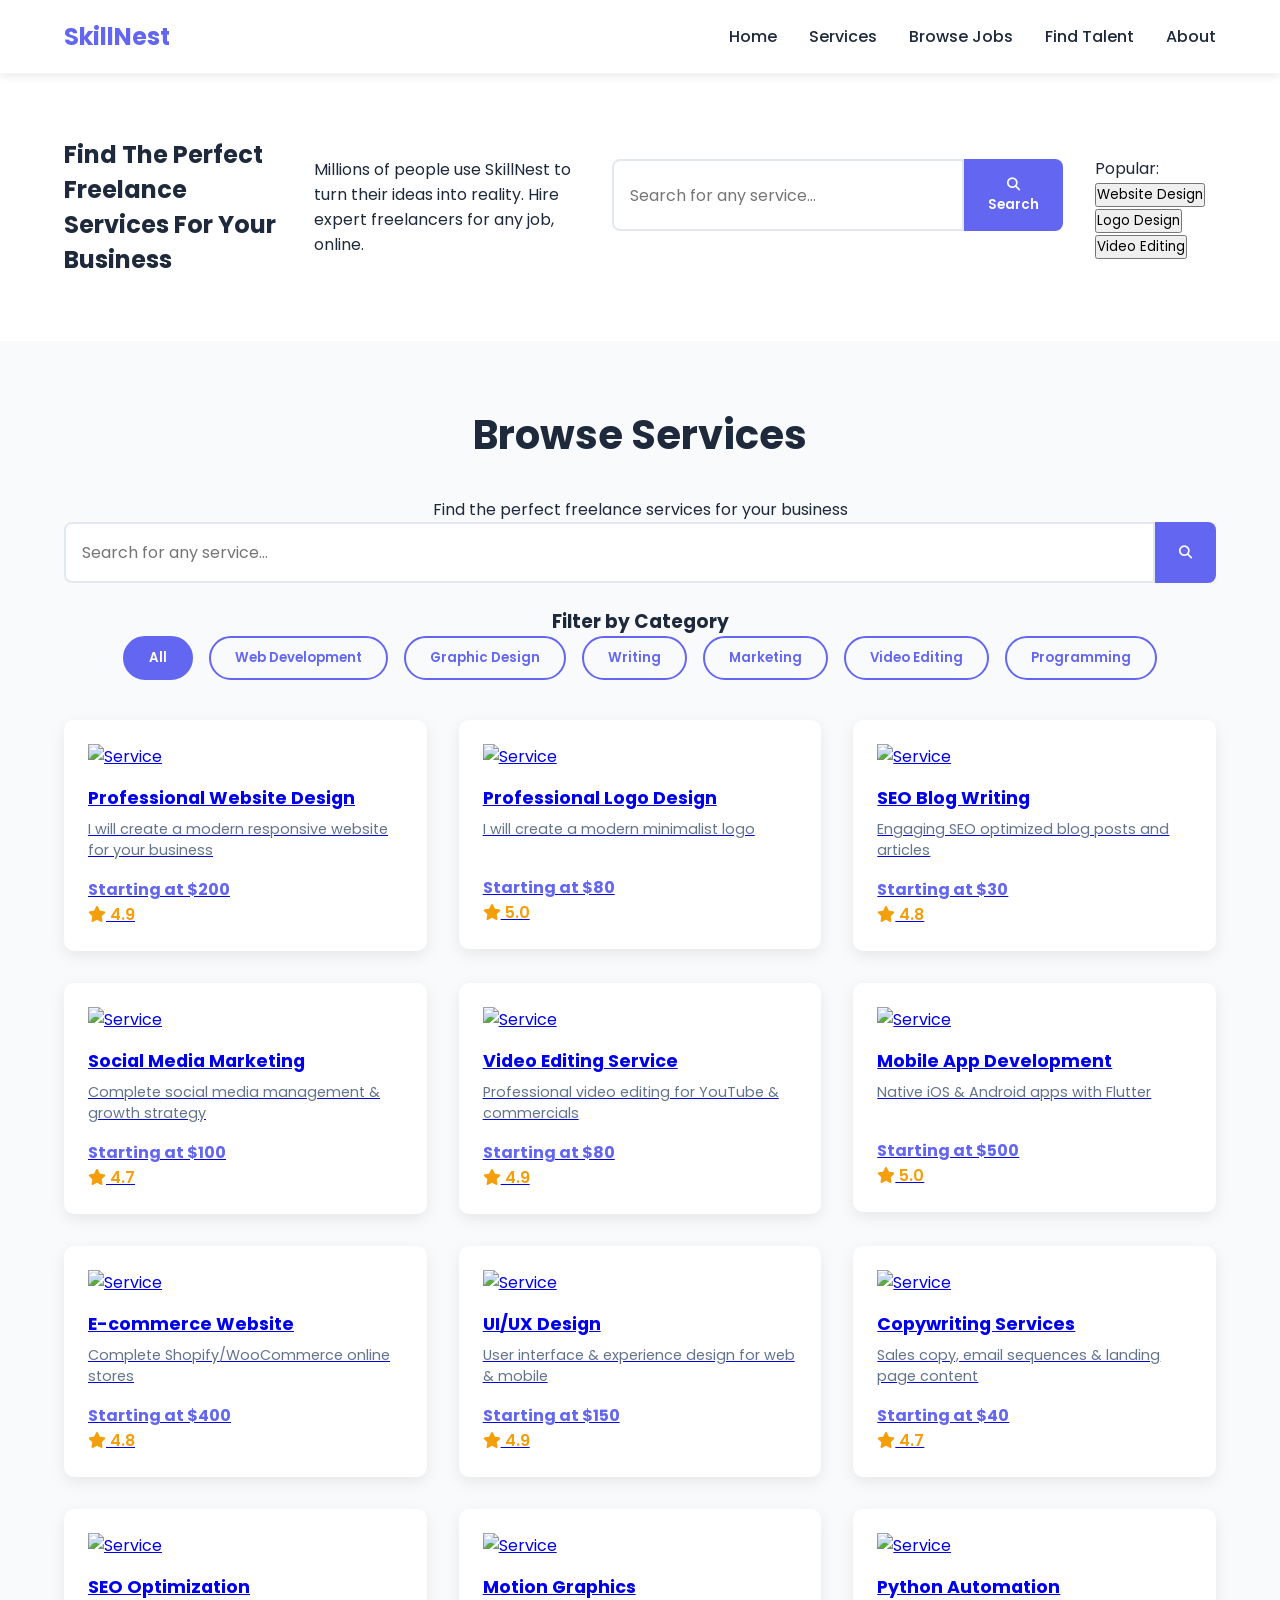
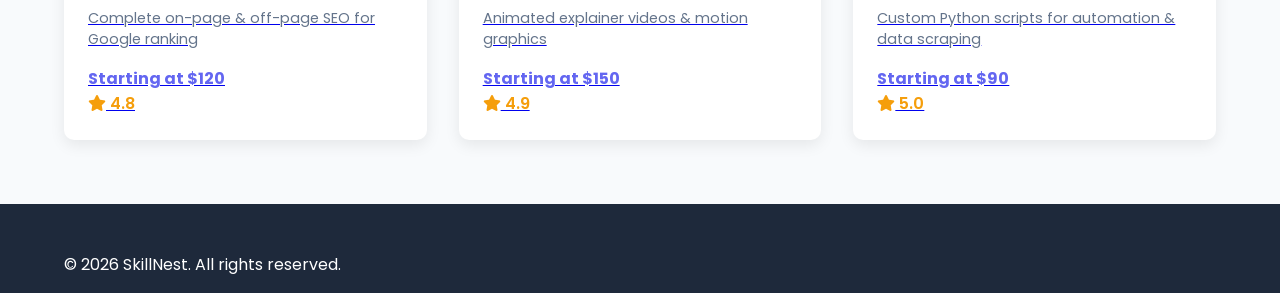
==== commit beba09ea: "Update index.html" ====
--- a/index.html
+++ b/index.html
@@ -3,194 +3,177 @@
 <head>
     <meta charset="UTF-8">
     <meta name="viewport" content="width=device-width, initial-scale=1.0">
-    <title>SkillGrid - Services Page</title>
+    <title>SkillNest - Freelance Services</title>
     <link rel="stylesheet" href="style.css">
     <link href="https://fonts.googleapis.com/css2?family=Poppins:wght@300;400;500;600;700&display=swap" rel="stylesheet">
     <link rel="stylesheet" href="https://cdnjs.cloudflare.com/ajax/libs/font-awesome/6.4.0/css/all.min.css">
 </head>
 <body>
     <nav class="navbar">
-        <div class="logo"><i class="fas fa-bolt"></i> SkillGrid</div>
+        <div class="nav-top">
+            <div class="logo">SkillNest</div>
+            <div class="hamburger" id="hamburger"><i class="fas fa-bars"></i></div>
+        </div>
         <ul class="nav-links" id="navLinks">
-            <li><a href="#home">Home</a></li>
+            <li><a href="index.html">Home</a></li>
             <li><a href="#services">Services</a></li>
+            <li><a href="#">Browse Jobs</a></li>
+            <li><a href="#">Find Talent</a></li>
             <li><a href="#">About</a></li>
-            <li><a href="#">Contact</a></li>
         </ul>
-        <div class="nav-buttons">
-            <button class="btn-login">Login</button>
-            <button class="btn-signup">Sign Up</button>
-        </div>
-        <div class="hamburger" id="hamburger"><i class="fas fa-bars"></i></div>
     </nav>
 
-    <section class="hero" id="home">
-        <div class="hero-content">
-            <h1>Find the Best <span>Freelance</span> Services</h1>
-            <p>Connect with talented freelancers and get your projects done efficiently</p>
-            <div class="search-bar">
-                <input type="text" id="searchInput" placeholder="Search for any service...">
-                <button id="searchBtn"><i class="fas fa-search"></i> Search</button>
-            </div>
+    <section class="hero">
+        <h1>Find The Perfect <span>Freelance Services</span> For Your Business</h1>
+        <p>Millions of people use SkillNest to turn their ideas into reality. Hire expert freelancers for any job, online.</p>
+        <div class="search-bar">
+            <input type="text" id="searchInput" placeholder="Search for any service...">
+            <button id="searchBtn"><i class="fas fa-search"></i> Search</button>
+        </div>
+        <div class="popular-tags">
+            <span>Popular:</span>
+            <button class="tag">Website Design</button>
+            <button class="tag">Logo Design</button>
+            <button class="tag">Video Editing</button>
         </div>
     </section>
 
     <section class="services" id="services">
         <h2>Browse Services</h2>
+        <p class="subtitle">Find the perfect freelance services for your business</p>
         
-        <div class="filter-buttons">
-            <button class="filter-btn active" data-filter="all">All</button>
-            <button class="filter-btn" data-filter="webdev">Web Development</button>
-            <button class="filter-btn" data-filter="design">Graphic Design</button>
-            <button class="filter-btn" data-filter="writing">Writing</button>
-            <button class="filter-btn" data-filter="marketing">Marketing</button>
-            <button class="filter-btn" data-filter="video">Video Editing</button>
-            <button class="filter-btn" data-filter="programming">Programming</button>
+        <div class="search-bar">
+            <input type="text" id="searchInput2" placeholder="Search for any service...">
+            <button id="searchBtn2"><i class="fas fa-search"></i></button>
+        </div>
+
+        <div class="filter-section">
+            <h3>Filter by Category</h3>
+            <div class="filter-buttons">
+                <button class="filter-btn active" data-filter="all">All</button>
+                <button class="filter-btn" data-filter="webdev">Web Development</button>
+                <button class="filter-btn" data-filter="design">Graphic Design</button>
+                <button class="filter-btn" data-filter="writing">Writing</button>
+                <button class="filter-btn" data-filter="marketing">Marketing</button>
+                <button class="filter-btn" data-filter="video">Video Editing</button>
+                <button class="filter-btn" data-filter="programming">Programming</button>
+            </div>
         </div>
 
         <div class="services-grid" id="servicesGrid">
-            <!-- Card 1 -->
-            <div class="service-card" data-category="webdev">
-                <img src="https://cdn-icons-png.flaticon.com/512/1055/1055687.png" alt="Service Image">
-                <h3>Responsive Website Design</h3>
-                <p class="freelancer"><i class="fas fa-user"></i> Ahmed Khan</p>
-                <p class="desc">Modern responsive websites with HTML, CSS & JavaScript</p>
-                <div class="card-footer">
-                    <span class="price">Starting at $200</span>
-                    <span class="rating"><i class="fas fa-star"></i> 4.9</span>
+            <a href="service-details.html?id=1" class="service-link">
+                <div class="service-card" data-category="webdev">
+                    <img src="https://images.unsplash.com/photo-1498050108023-c5249f4df085?w=400" alt="Service">
+                    <h3>Professional Website Design</h3>
+                    <p class="desc">I will create a modern responsive website for your business</p>
+                    <p class="price">Starting at $200</p>
+                    <p class="rating"><i class="fas fa-star"></i> 4.9</p>
                 </div>
-            </div>
-            <!-- Card 2 -->
-            <div class="service-card" data-category="design">
-                <img src="https://cdn-icons-png.flaticon.com/512/1055/1055666.png" alt="Service Image">
-                <h3>Logo & Brand Identity</h3>
-                <p class="freelancer"><i class="fas fa-user"></i> Sarah Ali</p>
-                <p class="desc">Professional logos and complete brand identity packages</p>
-                <div class="card-footer">
-                    <span class="price">Starting at $50</span>
-                    <span class="rating"><i class="fas fa-star"></i> 5.0</span>
+            </a>
+            <a href="service-details.html?id=2" class="service-link">
+                <div class="service-card" data-category="design">
+                    <img src="https://images.unsplash.com/photo-1626785774573-4b799315adbd?w=400" alt="Service">
+                    <h3>Professional Logo Design</h3>
+                    <p class="desc">I will create a modern minimalist logo</p>
+                    <p class="price">Starting at $80</p>
+                    <p class="rating"><i class="fas fa-star"></i> 5.0</p>
                 </div>
-            </div>
-            <!-- Card 3 -->
-            <div class="service-card" data-category="writing">
-                <img src="https://cdn-icons-png.flaticon.com/512/1055/1055677.png" alt="Service Image">
-                <h3>SEO Blog Writing</h3>
-                <p class="freelancer"><i class="fas fa-user"></i> Fatima Noor</p>
-                <p class="desc">Engaging SEO optimized blog posts and articles</p>
-                <div class="card-footer">
-                    <span class="price">Starting at $30</span>
-                    <span class="rating"><i class="fas fa-star"></i> 4.8</span>
+            </a>
+            <a href="service-details.html?id=3" class="service-link">
+                <div class="service-card" data-category="writing">
+                    <img src="https://images.unsplash.com/photo-1455390582262-044cdead277a?w=400" alt="Service">
+                    <h3>SEO Blog Writing</h3>
+                    <p class="desc">Engaging SEO optimized blog posts and articles</p>
+                    <p class="price">Starting at $30</p>
+                    <p class="rating"><i class="fas fa-star"></i> 4.8</p>
                 </div>
-            </div>
-            <!-- Card 4 -->
-            <div class="service-card" data-category="marketing">
-                <img src="https://cdn-icons-png.flaticon.com/512/1055/1055672.png" alt="Service Image">
-                <h3>Social Media Marketing</h3>
-                <p class="freelancer"><i class="fas fa-user"></i> Bilal Sheikh</p>
-                <p class="desc">Complete social media management & growth strategy</p>
-                <div class="card-footer">
-                    <span class="price">Starting at $100</span>
-                    <span class="rating"><i class="fas fa-star"></i> 4.7</span>
+            </a>
+            <a href="service-details.html?id=4" class="service-link">
+                <div class="service-card" data-category="marketing">
+                    <img src="https://images.unsplash.com/photo-1460925895917-afdab827c52f?w=400" alt="Service">
+                    <h3>Social Media Marketing</h3>
+                    <p class="desc">Complete social media management & growth strategy</p>
+                    <p class="price">Starting at $100</p>
+                    <p class="rating"><i class="fas fa-star"></i> 4.7</p>
                 </div>
-            </div>
-            <!-- Card 5 -->
-            <div class="service-card" data-category="video">
-                <img src="https://cdn-icons-png.flaticon.com/512/1055/1055644.png" alt="Service Image">
-                <h3>Video Editing & Post Production</h3>
-                <p class="freelancer"><i class="fas fa-user"></i> Usman Raza</p>
-                <p class="desc">Professional video editing for YouTube & commercials</p>
-                <div class="card-footer">
-                    <span class="price">Starting at $80</span>
-                    <span class="rating"><i class="fas fa-star"></i> 4.9</span>
+            </a>
+            <a href="service-details.html?id=5" class="service-link">
+                <div class="service-card" data-category="video">
+                    <img src="https://images.unsplash.com/photo-1574717024653-61fd2cf4d44d?w=400" alt="Service">
+                    <h3>Video Editing Service</h3>
+                    <p class="desc">Professional video editing for YouTube & commercials</p>
+                    <p class="price">Starting at $80</p>
+                    <p class="rating"><i class="fas fa-star"></i> 4.9</p>
                 </div>
-            </div>
-            <!-- Card 6 -->
-            <div class="service-card" data-category="programming">
-                <img src="https://cdn-icons-png.flaticon.com/512/1055/1055684.png" alt="Service Image">
-                <h3>Mobile App Development</h3>
-                <p class="freelancer"><i class="fas fa-user"></i> Hassan Javed</p>
-                <p class="desc">Native iOS & Android apps with Flutter/React Native</p>
-                <div class="card-footer">
-                    <span class="price">Starting at $500</span>
-                    <span class="rating"><i class="fas fa-star"></i> 5.0</span>
+            </a>
+            <a href="service-details.html?id=6" class="service-link">
+                <div class="service-card" data-category="programming">
+                    <img src="https://images.unsplash.com/photo-1551650975-87deedd944c3?w=400" alt="Service">
+                    <h3>Mobile App Development</h3>
+                    <p class="desc">Native iOS & Android apps with Flutter</p>
+                    <p class="price">Starting at $500</p>
+                    <p class="rating"><i class="fas fa-star"></i> 5.0</p>
                 </div>
-            </div>
-            <!-- Card 7 -->
-            <div class="service-card" data-category="webdev">
-                <img src="https://cdn-icons-png.flaticon.com/512/1055/1055697.png" alt="Service Image">
-                <h3>E-commerce Website</h3>
-                <p class="freelancer"><i class="fas fa-user"></i> Zain Malik</p>
-                <p class="desc">Complete Shopify/WooCommerce online stores</p>
-                <div class="card-footer">
-                    <span class="price">Starting at $400</span>
-                    <span class="rating"><i class="fas fa-star"></i> 4.8</span>
+            </a>
+            <a href="service-details.html?id=7" class="service-link">
+                <div class="service-card" data-category="webdev">
+                    <img src="https://images.unsplash.com/photo-1460925895917-afdab827c52f?w=400" alt="Service">
+                    <h3>E-commerce Website</h3>
+                    <p class="desc">Complete Shopify/WooCommerce online stores</p>
+                    <p class="price">Starting at $400</p>
+                    <p class="rating"><i class="fas fa-star"></i> 4.8</p>
                 </div>
-            </div>
-            <!-- Card 8 -->
-            <div class="service-card" data-category="design">
-                <img src="https://cdn-icons-png.flaticon.com/512/1055/1055659.png" alt="Service Image">
-                <h3>UI/UX Design</h3>
-                <p class="freelancer"><i class="fas fa-user"></i> Ayesha Khan</p>
-                <p class="desc">User interface & experience design for web & mobile</p>
-                <div class="card-footer">
-                    <span class="price">Starting at $150</span>
-                    <span class="rating"><i class="fas fa-star"></i> 4.9</span>
+            </a>
+            <a href="service-details.html?id=8" class="service-link">
+                <div class="service-card" data-category="design">
+                    <img src="https://images.unsplash.com/photo-1561070791-2526d30994b5?w=400" alt="Service">
+                    <h3>UI/UX Design</h3>
+                    <p class="desc">User interface & experience design for web & mobile</p>
+                    <p class="price">Starting at $150</p>
+                    <p class="rating"><i class="fas fa-star"></i> 4.9</p>
                 </div>
-            </div>
-            <!-- Card 9 -->
-            <div class="service-card" data-category="writing">
-                <img src="https://cdn-icons-png.flaticon.com/512/1055/1055675.png" alt="Service Image">
-                <h3>Copywriting Services</h3>
-                <p class="freelancer"><i class="fas fa-user"></i> Mariam Shah</p>
-                <p class="desc">Sales copy, email sequences & landing page content</p>
-                <div class="card-footer">
-                    <span class="price">Starting at $40</span>
-                    <span class="rating"><i class="fas fa-star"></i> 4.7</span>
+            </a>
+            <a href="service-details.html?id=9" class="service-link">
+                <div class="service-card" data-category="writing">
+                    <img src="https://images.unsplash.com/photo-1455390582262-044cdead277a?w=400" alt="Service">
+                    <h3>Copywriting Services</h3>
+                    <p class="desc">Sales copy, email sequences & landing page content</p>
+                    <p class="price">Starting at $40</p>
+                    <p class="rating"><i class="fas fa-star"></i> 4.7</p>
                 </div>
-            </div>
-            <!-- Card 10 -->
-            <div class="service-card" data-category="marketing">
-                <img src="https://cdn-icons-png.flaticon.com/512/1055/1055679.png" alt="Service Image">
-                <h3>SEO Optimization</h3>
-                <p class="freelancer"><i class="fas fa-user"></i> Ali Raza</p>
-                <p class="desc">Complete on-page & off-page SEO for Google ranking</p>
-                <div class="card-footer">
-                    <span class="price">Starting at $120</span>
-                    <span class="rating"><i class="fas fa-star"></i> 4.8</span>
+            </a>
+            <a href="service-details.html?id=10" class="service-link">
+                <div class="service-card" data-category="marketing">
+                    <img src="https://images.unsplash.com/photo-1432888622747-4eb9a8f2c1bc?w=400" alt="Service">
+                    <h3>SEO Optimization</h3>
+                    <p class="desc">Complete on-page & off-page SEO for Google ranking</p>
+                    <p class="price">Starting at $120</p>
+                    <p class="rating"><i class="fas fa-star"></i> 4.8</p>
                 </div>
-            </div>
-            <!-- Card 11 -->
-            <div class="service-card" data-category="video">
-                <img src="https://cdn-icons-png.flaticon.com/512/1055/1055655.png" alt="Service Image">
-                <h3>Motion Graphics</h3>
-                <p class="freelancer"><i class="fas fa-user"></i> Saad Ahmed</p>
-                <p class="desc">Animated explainer videos & motion graphics</p>
-                <div class="card-footer">
-                    <span class="price">Starting at $150</span>
-                    <span class="rating"><i class="fas fa-star"></i> 4.9</span>
+            </a>
+            <a href="service-details.html?id=11" class="service-link">
+                <div class="service-card" data-category="video">
+                    <img src="https://images.unsplash.com/photo-1536240478700-b869070f9279?w=400" alt="Service">
+                    <h3>Motion Graphics</h3>
+                    <p class="desc">Animated explainer videos & motion graphics</p>
+                    <p class="price">Starting at $150</p>
+                    <p class="rating"><i class="fas fa-star"></i> 4.9</p>
                 </div>
-            </div>
-            <!-- Card 12 -->
-            <div class="service-card" data-category="programming">
-                <img src="https://cdn-icons-png.flaticon.com/512/1055/1055662.png" alt="Service Image">
-                <h3>Python Automation</h3>
-                <p class="freelancer"><i class="fas fa-user"></i> Kamran Iqbal</p>
-                <p class="desc">Custom Python scripts for automation & data scraping</p>
-                <div class="card-footer">
-                    <span class="price">Starting at $90</span>
-                    <span class="rating"><i class="fas fa-star"></i> 5.0</span>
+            </a>
+            <a href="service-details.html?id=12" class="service-link">
+                <div class="service-card" data-category="programming">
+                    <img src="https://images.unsplash.com/photo-1515879218367-8466d910aaa4?w=400" alt="Service">
+                    <h3>Python Automation</h3>
+                    <p class="desc">Custom Python scripts for automation & data scraping</p>
+                    <p class="price">Starting at $90</p>
+                    <p class="rating"><i class="fas fa-star"></i> 5.0</p>
                 </div>
-            </div>
+            </a>
         </div>
     </section>
 
     <footer>
-        <div class="footer-content">
-            <div class="footer-col"><h3><i class="fas fa-bolt"></i> SkillGrid</h3><p>Connecting talent with opportunity</p></div>
-            <div class="footer-col"><h4>Quick Links</h4><a href="#">About Us</a><a href="#services">Services</a><a href="#">Contact</a></div>
-            <div class="footer-col"><h4>Follow Us</h4><div class="social-icons"><a href="#"><i class="fab fa-facebook"></i></a><a href="#"><i class="fab fa-twitter"></i></a><a href="#"><i class="fab fa-instagram"></i></a></div></div>
-        </div>
-        <div class="footer-bottom"><p>&copy; 2026 SkillGrid. All rights reserved.</p></div>
+        <p>&copy; 2026 SkillNest. All rights reserved.</p>
     </footer>
     <script src="script.js"></script>
 </body>
--- a/style.css
+++ b/style.css
@@ -159,7 +159,6 @@
     color: white;
 }
 
-/* Responsive Grid Layout */
 .services-grid {
     display: grid;
     grid-template-columns: repeat(auto-fit, minmax(280px, 1fr));
@@ -295,4 +294,3 @@
         font-size: 0.9rem;
     }
 }
-
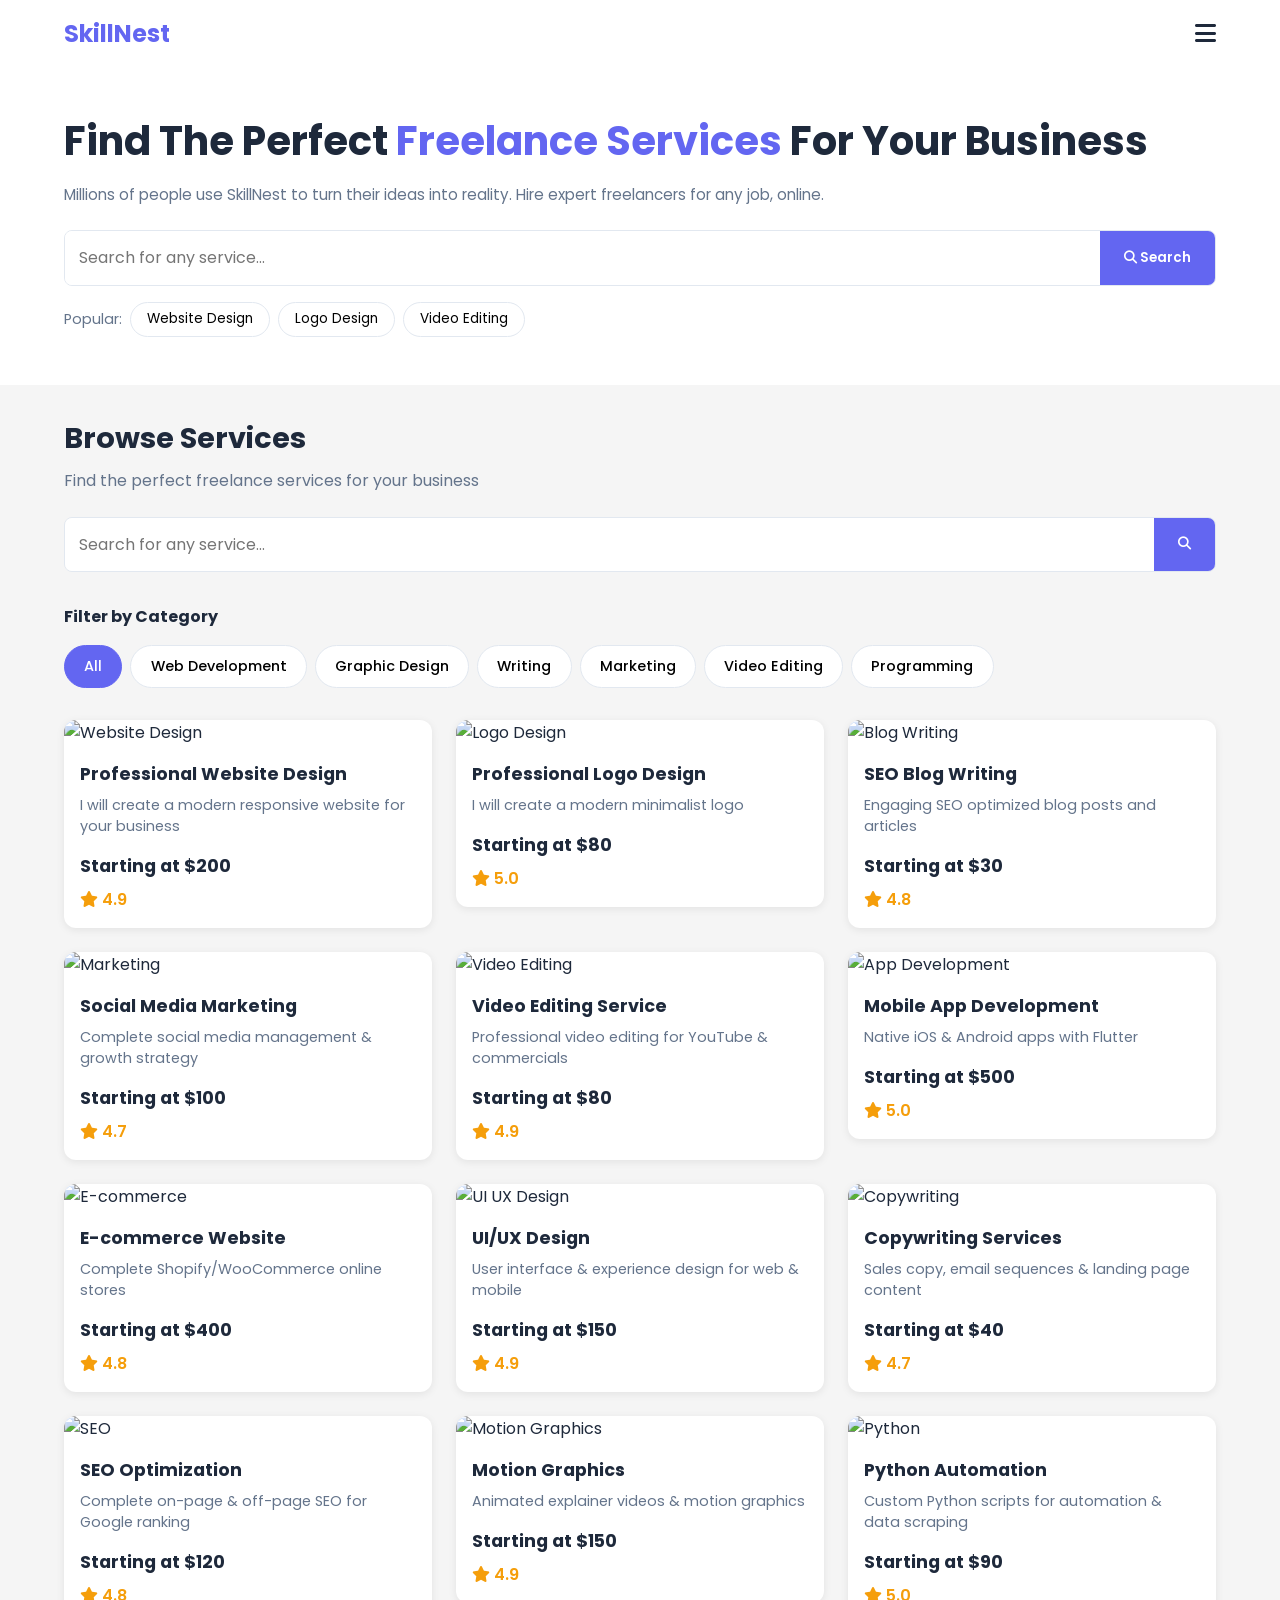
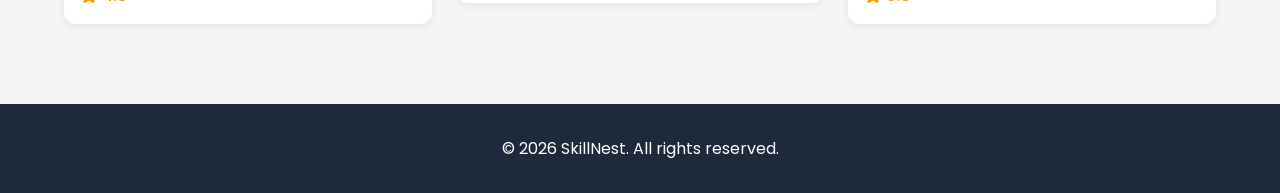
==== commit ce8f033b: "Update index.html" ====
--- a/index.html
+++ b/index.html
@@ -63,7 +63,7 @@
         <div class="services-grid" id="servicesGrid">
             <a href="service-details.html?id=1" class="service-link">
                 <div class="service-card" data-category="webdev">
-                    <img src="https://images.unsplash.com/photo-1498050108023-c5249f4df085?w=400" alt="Service">
+                    <img src="https://images.unsplash.com/photo-1498050108023-c5249f4df085?w=400&h=250&fit=crop" alt="Website Design">
                     <h3>Professional Website Design</h3>
                     <p class="desc">I will create a modern responsive website for your business</p>
                     <p class="price">Starting at $200</p>
@@ -72,7 +72,7 @@
             </a>
             <a href="service-details.html?id=2" class="service-link">
                 <div class="service-card" data-category="design">
-                    <img src="https://images.unsplash.com/photo-1626785774573-4b799315adbd?w=400" alt="Service">
+                    <img src="https://images.unsplash.com/photo-1600132806370-bf17e65e942f?w=400&h=250&fit=crop" alt="Logo Design">
                     <h3>Professional Logo Design</h3>
                     <p class="desc">I will create a modern minimalist logo</p>
                     <p class="price">Starting at $80</p>
@@ -81,7 +81,7 @@
             </a>
             <a href="service-details.html?id=3" class="service-link">
                 <div class="service-card" data-category="writing">
-                    <img src="https://images.unsplash.com/photo-1455390582262-044cdead277a?w=400" alt="Service">
+                    <img src="https://images.unsplash.com/photo-1455390582262-044cdead277a?w=400&h=250&fit=crop" alt="Blog Writing">
                     <h3>SEO Blog Writing</h3>
                     <p class="desc">Engaging SEO optimized blog posts and articles</p>
                     <p class="price">Starting at $30</p>
@@ -90,7 +90,7 @@
             </a>
             <a href="service-details.html?id=4" class="service-link">
                 <div class="service-card" data-category="marketing">
-                    <img src="https://images.unsplash.com/photo-1460925895917-afdab827c52f?w=400" alt="Service">
+                    <img src="https://images.unsplash.com/photo-1460925895917-afdab827c52f?w=400&h=250&fit=crop" alt="Marketing">
                     <h3>Social Media Marketing</h3>
                     <p class="desc">Complete social media management & growth strategy</p>
                     <p class="price">Starting at $100</p>
@@ -99,7 +99,7 @@
             </a>
             <a href="service-details.html?id=5" class="service-link">
                 <div class="service-card" data-category="video">
-                    <img src="https://images.unsplash.com/photo-1574717024653-61fd2cf4d44d?w=400" alt="Service">
+                    <img src="https://images.unsplash.com/photo-1574717024653-61fd2cf4d44d?w=400&h=250&fit=crop" alt="Video Editing">
                     <h3>Video Editing Service</h3>
                     <p class="desc">Professional video editing for YouTube & commercials</p>
                     <p class="price">Starting at $80</p>
@@ -108,7 +108,7 @@
             </a>
             <a href="service-details.html?id=6" class="service-link">
                 <div class="service-card" data-category="programming">
-                    <img src="https://images.unsplash.com/photo-1551650975-87deedd944c3?w=400" alt="Service">
+                    <img src="https://images.unsplash.com/photo-1551650975-87deedd944c3?w=400&h=250&fit=crop" alt="App Development">
                     <h3>Mobile App Development</h3>
                     <p class="desc">Native iOS & Android apps with Flutter</p>
                     <p class="price">Starting at $500</p>
@@ -117,7 +117,7 @@
             </a>
             <a href="service-details.html?id=7" class="service-link">
                 <div class="service-card" data-category="webdev">
-                    <img src="https://images.unsplash.com/photo-1460925895917-afdab827c52f?w=400" alt="Service">
+                    <img src="https://images.unsplash.com/photo-1547658719-da2b51169166?w=400&h=250&fit=crop" alt="E-commerce">
                     <h3>E-commerce Website</h3>
                     <p class="desc">Complete Shopify/WooCommerce online stores</p>
                     <p class="price">Starting at $400</p>
@@ -126,7 +126,7 @@
             </a>
             <a href="service-details.html?id=8" class="service-link">
                 <div class="service-card" data-category="design">
-                    <img src="https://images.unsplash.com/photo-1561070791-2526d30994b5?w=400" alt="Service">
+                    <img src="https://images.unsplash.com/photo-1561070791-2526d30994b5?w=400&h=250&fit=crop" alt="UI UX Design">
                     <h3>UI/UX Design</h3>
                     <p class="desc">User interface & experience design for web & mobile</p>
                     <p class="price">Starting at $150</p>
@@ -135,7 +135,7 @@
             </a>
             <a href="service-details.html?id=9" class="service-link">
                 <div class="service-card" data-category="writing">
-                    <img src="https://images.unsplash.com/photo-1455390582262-044cdead277a?w=400" alt="Service">
+                    <img src="https://images.unsplash.com/photo-1456324504439-367cee3b3c32?w=400&h=250&fit=crop" alt="Copywriting">
                     <h3>Copywriting Services</h3>
                     <p class="desc">Sales copy, email sequences & landing page content</p>
                     <p class="price">Starting at $40</p>
@@ -144,7 +144,7 @@
             </a>
             <a href="service-details.html?id=10" class="service-link">
                 <div class="service-card" data-category="marketing">
-                    <img src="https://images.unsplash.com/photo-1432888622747-4eb9a8f2c1bc?w=400" alt="Service">
+                    <img src="https://images.unsplash.com/photo-1432888622747-4eb9a8f2c1bc?w=400&h=250&fit=crop" alt="SEO">
                     <h3>SEO Optimization</h3>
                     <p class="desc">Complete on-page & off-page SEO for Google ranking</p>
                     <p class="price">Starting at $120</p>
@@ -153,7 +153,7 @@
             </a>
             <a href="service-details.html?id=11" class="service-link">
                 <div class="service-card" data-category="video">
-                    <img src="https://images.unsplash.com/photo-1536240478700-b869070f9279?w=400" alt="Service">
+                    <img src="https://images.unsplash.com/photo-1536240478700-b869070f9279?w=400&h=250&fit=crop" alt="Motion Graphics">
                     <h3>Motion Graphics</h3>
                     <p class="desc">Animated explainer videos & motion graphics</p>
                     <p class="price">Starting at $150</p>
@@ -162,7 +162,7 @@
             </a>
             <a href="service-details.html?id=12" class="service-link">
                 <div class="service-card" data-category="programming">
-                    <img src="https://images.unsplash.com/photo-1515879218367-8466d910aaa4?w=400" alt="Service">
+                    <img src="https://images.unsplash.com/photo-1515879218367-8466d910aaa4?w=400&h=250&fit=crop" alt="Python">
                     <h3>Python Automation</h3>
                     <p class="desc">Custom Python scripts for automation & data scraping</p>
                     <p class="price">Starting at $90</p>
@@ -178,3 +178,5 @@
     <script src="script.js"></script>
 </body>
 </html>
+         
+           
--- a/style.css
+++ b/style.css
@@ -9,23 +9,24 @@
     --primary: #6366f1;
     --dark: #1e293b;
     --light: #f8fafc;
+    --gray: #64748b;
 }
 
 body {
-    background: var(--light);
+    background: #f5f5f5;
     color: var(--dark);
 }
 
 .navbar {
+    background: white;
+    padding: 1rem 5%;
+    box-shadow: 0 2px 10px rgba(0,0,0,0.05);
+}
+
+.nav-top {
     display: flex;
     justify-content: space-between;
     align-items: center;
-    padding: 1.2rem 5%;
-    background: white;
-    box-shadow: 0 2px 10px rgba(0,0,0,0.1);
-    position: sticky;
-    top: 0;
-    z-index: 100;
 }
 
 .logo {
@@ -34,10 +35,24 @@
     color: var(--primary);
 }
 
+.hamburger {
+    font-size: 1.5rem;
+    cursor: pointer;
+}
+
 .nav-links {
-    display: flex;
     list-style: none;
-    gap: 2rem;
+    display: none;
+    margin-top: 1rem;
+}
+
+.nav-links.active {
+    display: block;
+}
+
+.nav-links li {
+    padding: 0.8rem 0;
+    border-bottom: 1px solid #e2e8f0;
 }
 
 .nav-links a {
@@ -46,177 +61,163 @@
     font-weight: 500;
 }
 
-.nav-buttons button {
-    padding: 0.6rem 1.2rem;
-    margin-left: 1rem;
-    border: none;
-    border-radius: 5px;
-    cursor: pointer;
-    font-weight: 600;
-}
-
-.btn-login {
-    background: transparent;
+.hero {
+    background: white;
+    padding: 3rem 5%;
+    text-align: left;
+}
+
+.hero h1 {
+    font-size: 2rem;
+    line-height: 1.3;
+    margin-bottom: 1rem;
+}
+
+.hero h1 span {
     color: var(--primary);
 }
 
-.btn-signup {
-    background: var(--primary);
-    color: white;
-}
-
-.hamburger {
-    display: none;
-    font-size: 1.5rem;
-    cursor: pointer;
-}
-
-.hero {
-    display: flex;
-    align-items: center;
-    padding: 4rem 5%;
-    gap: 2rem;
-    background: white;
-}
-
-.hero-content {
-    flex: 1;
-    text-align: center;
-    max-width: 700px;
-    margin: 0 auto;
-}
-
-.hero-content h1 {
-    font-size: 3rem;
-    line-height: 1.2;
-    margin-bottom: 1rem;
-}
-
-.hero-content h1 span {
-    color: var(--primary);
-}
-
-.hero-content p {
-    font-size: 1.1rem;
-    margin-bottom: 2rem;
-    color: #64748b;
+.hero p {
+    color: var(--gray);
+    margin-bottom: 1.5rem;
+    font-size: 0.95rem;
 }
 
 .search-bar {
     display: flex;
-    margin-bottom: 1.5rem;
+    margin-bottom: 1rem;
+    border: 1px solid #e2e8f0;
+    border-radius: 8px;
+    overflow: hidden;
 }
 
 .search-bar input {
     flex: 1;
-    padding: 1rem;
-    border: 2px solid #e2e8f0;
-    border-radius: 8px 0 0 8px;
+    padding: 0.9rem;
+    border: none;
     font-size: 1rem;
 }
 
 .search-bar button {
-    padding: 1rem 1.5rem;
+    padding: 0.9rem 1.5rem;
     background: var(--primary);
     color: white;
     border: none;
-    border-radius: 0 8px 8px 0;
-    cursor: pointer;
-    font-weight: 600;
+    font-weight: 600;
+    cursor: pointer;
+}
+
+.popular-tags {
+    display: flex;
+    align-items: center;
+    gap: 0.5rem;
+    flex-wrap: wrap;
+    font-size: 0.9rem;
+}
+
+.popular-tags span {
+    color: var(--gray);
+}
+
+.tag {
+    padding: 0.4rem 1rem;
+    border: 1px solid #e2e8f0;
+    background: white;
+    border-radius: 20px;
+    cursor: pointer;
+    font-size: 0.85rem;
 }
 
 .services {
-    padding: 4rem 5%;
-    text-align: center;
+    padding: 2rem 5%;
 }
 
 .services h2 {
-    font-size: 2.5rem;
-    margin-bottom: 2rem;
+    font-size: 1.8rem;
+    margin-bottom: 0.5rem;
+}
+
+.subtitle {
+    color: var(--gray);
+    margin-bottom: 1.5rem;
+}
+
+.filter-section {
+    margin: 2rem 0;
+}
+
+.filter-section h3 {
+    font-size: 1rem;
+    margin-bottom: 1rem;
 }
 
 .filter-buttons {
     display: flex;
-    justify-content: center;
-    gap: 1rem;
-    margin-bottom: 2.5rem;
     flex-wrap: wrap;
+    gap: 0.5rem;
 }
 
 .filter-btn {
-    padding: 0.6rem 1.5rem;
-    border: 2px solid var(--primary);
-    background: transparent;
-    color: var(--primary);
+    padding: 0.6rem 1.2rem;
+    border: 1px solid #e2e8f0;
+    background: white;
     border-radius: 25px;
     cursor: pointer;
-    font-weight: 600;
-    transition: 0.3s;
-}
-
-.filter-btn:hover, .filter-btn.active {
+    font-weight: 500;
+    font-size: 0.9rem;
+}
+
+.filter-btn.active {
     background: var(--primary);
     color: white;
+    border-color: var(--primary);
 }
 
 .services-grid {
     display: grid;
-    grid-template-columns: repeat(auto-fit, minmax(280px, 1fr));
-    gap: 2rem;
+    grid-template-columns: 1fr;
+    gap: 1.5rem;
+}
+
+.service-link {
+    text-decoration: none;
+    color: inherit;
 }
 
 .service-card {
     background: white;
-    padding: 1.5rem;
-    border-radius: 10px;
-    box-shadow: 0 5px 15px rgba(0,0,0,0.08);
-    transition: 0.3s;
-    text-align: left;
-}
-
-.service-card:hover {
-    transform: translateY(-10px);
-    box-shadow: 0 10px 25px rgba(0,0,0,0.15);
+    border-radius: 12px;
+    overflow: hidden;
+    box-shadow: 0 2px 8px rgba(0,0,0,0.08);
 }
 
 .service-card img {
-    width: 60px;
-    margin-bottom: 1rem;
+    width: 100%;
+    height: 180px;
+    object-fit: cover;
 }
 
 .service-card h3 {
-    margin-bottom: 0.5rem;
+    padding: 1rem 1rem 0.5rem;
     font-size: 1.1rem;
 }
 
-.service-card .freelancer {
-    color: #6366f1;
-    font-weight: 600;
-    font-size: 0.85rem;
-    margin: 0.5rem 0;
-}
-
 .service-card .desc {
-    color: #64748b;
+    padding: 0 1rem;
+    color: var(--gray);
     font-size: 0.9rem;
-    min-height: 40px;
-    margin-bottom: 1rem;
-}
-
-.card-footer {
-    display: flex;
-    justify-content: space-between;
-    align-items: center;
-    padding-top: 1rem;
-    border-top: 1px solid #e2e8f0;
+    margin-bottom: 1rem;
 }
 
 .service-card .price {
+    padding: 0 1rem;
     font-weight: 700;
-    color: var(--primary);
+    font-size: 1.1rem;
+    margin-bottom: 0.5rem;
 }
 
 .service-card .rating {
+    padding: 0 1rem 1rem;
     color: #f59e0b;
     font-weight: 600;
 }
@@ -225,72 +226,207 @@
     display: none;
 }
 
+.service-details-page {
+    background: white;
+    min-height: 100vh;
+}
+
+.service-header {
+    background: linear-gradient(135deg, #6366f1 0%, #8b5cf6 100%);
+    padding: 2rem 5%;
+    color: white;
+}
+
+.service-header img {
+    width: 100%;
+    max-height: 250px;
+    object-fit: cover;
+    border-radius: 12px;
+    margin-bottom: 1rem;
+}
+
+.service-header h1 {
+    font-size: 1.8rem;
+    margin-bottom: 0.5rem;
+}
+
+.seller-info {
+    display: flex;
+    align-items: center;
+    gap: 0.8rem;
+    margin-top: 1rem;
+}
+
+.seller-info img {
+    width: 40px;
+    height: 40px;
+    border-radius: 50%;
+    object-fit: cover;
+}
+
+.seller-info .name {
+    font-weight: 600;
+}
+
+.seller-info .rating {
+    color: #fbbf24;
+}
+
+.detail-content {
+    padding: 2rem 5%;
+}
+
+.section {
+    margin-bottom: 2rem;
+}
+
+.section h2 {
+    font-size: 1.3rem;
+    margin-bottom: 1rem;
+}
+
+.section p {
+    color: var(--gray);
+    line-height: 1.6;
+}
+
+.features {
+    list-style: none;
+}
+
+.features li {
+    padding: 0.5rem 0;
+    color: var(--gray);
+}
+
+.features li i {
+    color: #10b981;
+    margin-right: 0.5rem;
+}
+
+.review-card {
+    background: #f8fafc;
+    padding: 1rem;
+    border-radius: 8px;
+    margin-bottom: 1rem;
+}
+
+.review-header {
+    display: flex;
+    justify-content: space-between;
+    margin-bottom: 0.5rem;
+}
+
+.review-header .name {
+    font-weight: 600;
+}
+
+.review-header .stars {
+    color: #f59e0b;
+}
+
+.pricing-box {
+    background: white;
+    padding: 1.5rem;
+    border-radius: 12px;
+    box-shadow: 0 2px 8px rgba(0,0,0,0.08);
+    margin: 2rem 5%;
+}
+
+.pricing-box .price {
+    font-size: 2rem;
+    font-weight: 700;
+    margin-bottom: 1rem;
+}
+
+.pricing-box .info {
+    display: flex;
+    align-items: center;
+    gap: 0.5rem;
+    color: var(--gray);
+    margin-bottom: 0.8rem;
+}
+
+.btn-primary {
+    width: 100%;
+    padding: 1rem;
+    background: var(--primary);
+    color: white;
+    border: none;
+    border-radius: 8px;
+    font-weight: 600;
+    font-size: 1rem;
+    cursor: pointer;
+    margin-bottom: 0.5rem;
+}
+
+.btn-secondary {
+    width: 100%;
+    padding: 1rem;
+    background: white;
+    color: var(--primary);
+    border: 1px solid var(--primary);
+    border-radius: 8px;
+    font-weight: 600;
+    font-size: 1rem;
+    cursor: pointer;
+}
+
+.seller-profile-page {
+    padding: 2rem 5%;
+    background: white;
+    min-height: 100vh;
+}
+
+.profile-header {
+    text-align: center;
+    margin-bottom: 2rem;
+}
+
+.profile-header img {
+    width: 100px;
+    height: 100px;
+    border-radius: 50%;
+    margin-bottom: 1rem;
+}
+
+.profile-header h1 {
+    font-size: 1.5rem;
+    margin-bottom: 0.5rem;
+}
+
+.profile-header .rating {
+    color: #f59e0b;
+    font-weight: 600;
+}
+
 footer {
-    background: var(--dark);
+    background: #1e293b;
     color: white;
-    padding: 3rem 5% 1rem;
-}
-
-.footer-content {
-    display: grid;
-    grid-template-columns: repeat(auto-fit, minmax(200px, 1fr));
-    gap: 2rem;
-    margin-bottom: 2rem;
-}
-
-.footer-col h3, .footer-col h4 {
-    margin-bottom: 1rem;
-}
-
-.footer-col a {
-    display: block;
-    color: #cbd5e1;
+    text-align: center;
+    padding: 2rem 5%;
+    margin-top: 3rem;
+}
+
+.back-btn {
+    display: inline-block;
+    margin: 1rem 5%;
+    color: var(--primary);
     text-decoration: none;
-    margin-bottom: 0.5rem;
-}
-
-.social-icons {
-    display: flex;
-    gap: 1rem;
-    font-size: 1.3rem;
-}
-
-.footer-bottom {
-    text-align: center;
-    padding-top: 1rem;
-    border-top: 1px solid #334155;
-    color: #94a3b8;
-}
-
-@media (max-width: 768px) {
-    .nav-links {
-        display: none;
-        position: absolute;
-        top: 70px;
-        left: 0;
-        width: 100%;
-        background: white;
-        flex-direction: column;
-        padding: 1rem;
-        box-shadow: 0 5px 10px rgba(0,0,0,0.1);
+    font-weight: 600;
+}
+
+@media (min-width: 768px) {
+    .services-grid {
+        grid-template-columns: repeat(2, 1fr);
     }
-    .nav-links.active {
-        display: flex;
+    .hero h1 {
+        font-size: 2.5rem;
     }
-    .hamburger {
-        display: block;
+}
+
+@media (min-width: 1024px) {
+    .services-grid {
+        grid-template-columns: repeat(3, 1fr);
     }
-    .hero-content h1 {
-        font-size: 2rem;
-    }
-    .nav-buttons {
-        display: none;
-    }
-    .filter-buttons {
-        gap: 0.5rem;
-    }
-    .filter-btn {
-        padding: 0.5rem 1rem;
-        font-size: 0.9rem;
-    }
-}
+}
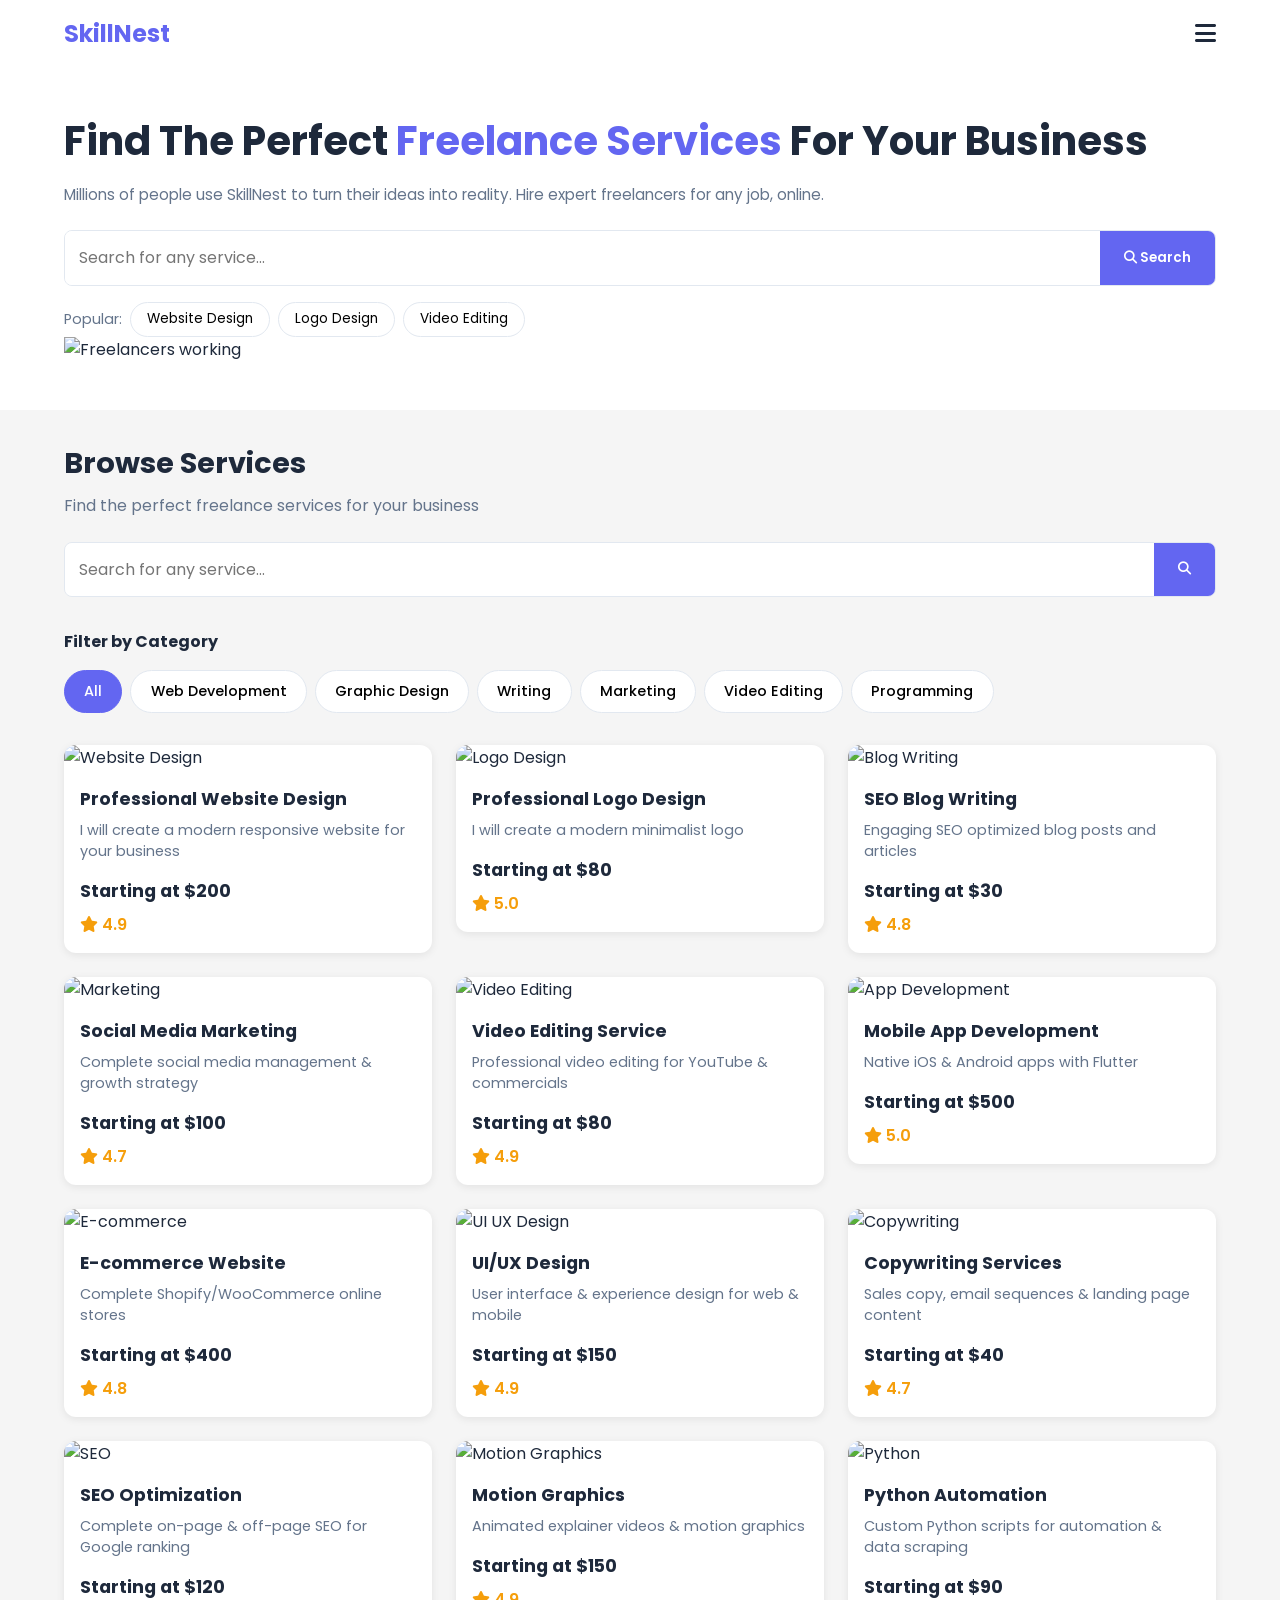
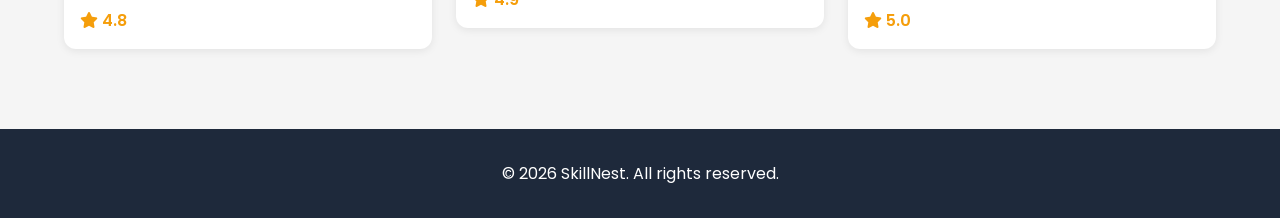
==== commit b22cb789: "Update index.html" ====
--- a/index.html
+++ b/index.html
@@ -24,17 +24,24 @@
     </nav>
 
     <section class="hero">
-        <h1>Find The Perfect <span>Freelance Services</span> For Your Business</h1>
-        <p>Millions of people use SkillNest to turn their ideas into reality. Hire expert freelancers for any job, online.</p>
-        <div class="search-bar">
-            <input type="text" id="searchInput" placeholder="Search for any service...">
-            <button id="searchBtn"><i class="fas fa-search"></i> Search</button>
-        </div>
-        <div class="popular-tags">
-            <span>Popular:</span>
-            <button class="tag">Website Design</button>
-            <button class="tag">Logo Design</button>
-            <button class="tag">Video Editing</button>
+        <div class="hero-content">
+            <div class="hero-text">
+                <h1>Find The Perfect <span>Freelance Services</span> For Your Business</h1>
+                <p>Millions of people use SkillNest to turn their ideas into reality. Hire expert freelancers for any job, online.</p>
+                <div class="search-bar">
+                    <input type="text" id="searchInput" placeholder="Search for any service...">
+                    <button id="searchBtn"><i class="fas fa-search"></i> Search</button>
+                </div>
+                <div class="popular-tags">
+                    <span>Popular:</span>
+                    <button class="tag">Website Design</button>
+                    <button class="tag">Logo Design</button>
+                    <button class="tag">Video Editing</button>
+                </div>
+            </div>
+            <div class="hero-image">
+                <img src="https://images.unsplash.com/photo-1522071820081-009f0129c71c?w=600&h=400&fit=crop" alt="Freelancers working">
+            </div>
         </div>
     </section>
 
@@ -144,7 +151,7 @@
             </a>
             <a href="service-details.html?id=10" class="service-link">
                 <div class="service-card" data-category="marketing">
-                    <img src="https://images.unsplash.com/photo-1432888622747-4eb9a8f2c1bc?w=400&h=250&fit=crop" alt="SEO">
+                    <img src="https://images.unsplash.com/photo-1551288049-bebda4e38f71?w=400&h=250&fit=crop" alt="SEO">
                     <h3>SEO Optimization</h3>
                     <p class="desc">Complete on-page & off-page SEO for Google ranking</p>
                     <p class="price">Starting at $120</p>
@@ -153,7 +160,7 @@
             </a>
             <a href="service-details.html?id=11" class="service-link">
                 <div class="service-card" data-category="video">
-                    <img src="https://images.unsplash.com/photo-1536240478700-b869070f9279?w=400&h=250&fit=crop" alt="Motion Graphics">
+                    <img src="https://images.unsplash.com/photo-1626544827763-d516dce335e2?w=400&h=250&fit=crop" alt="Motion Graphics">
                     <h3>Motion Graphics</h3>
                     <p class="desc">Animated explainer videos & motion graphics</p>
                     <p class="price">Starting at $150</p>
@@ -177,6 +184,4 @@
     </footer>
     <script src="script.js"></script>
 </body>
-</html>
-         
-           
+</html>            
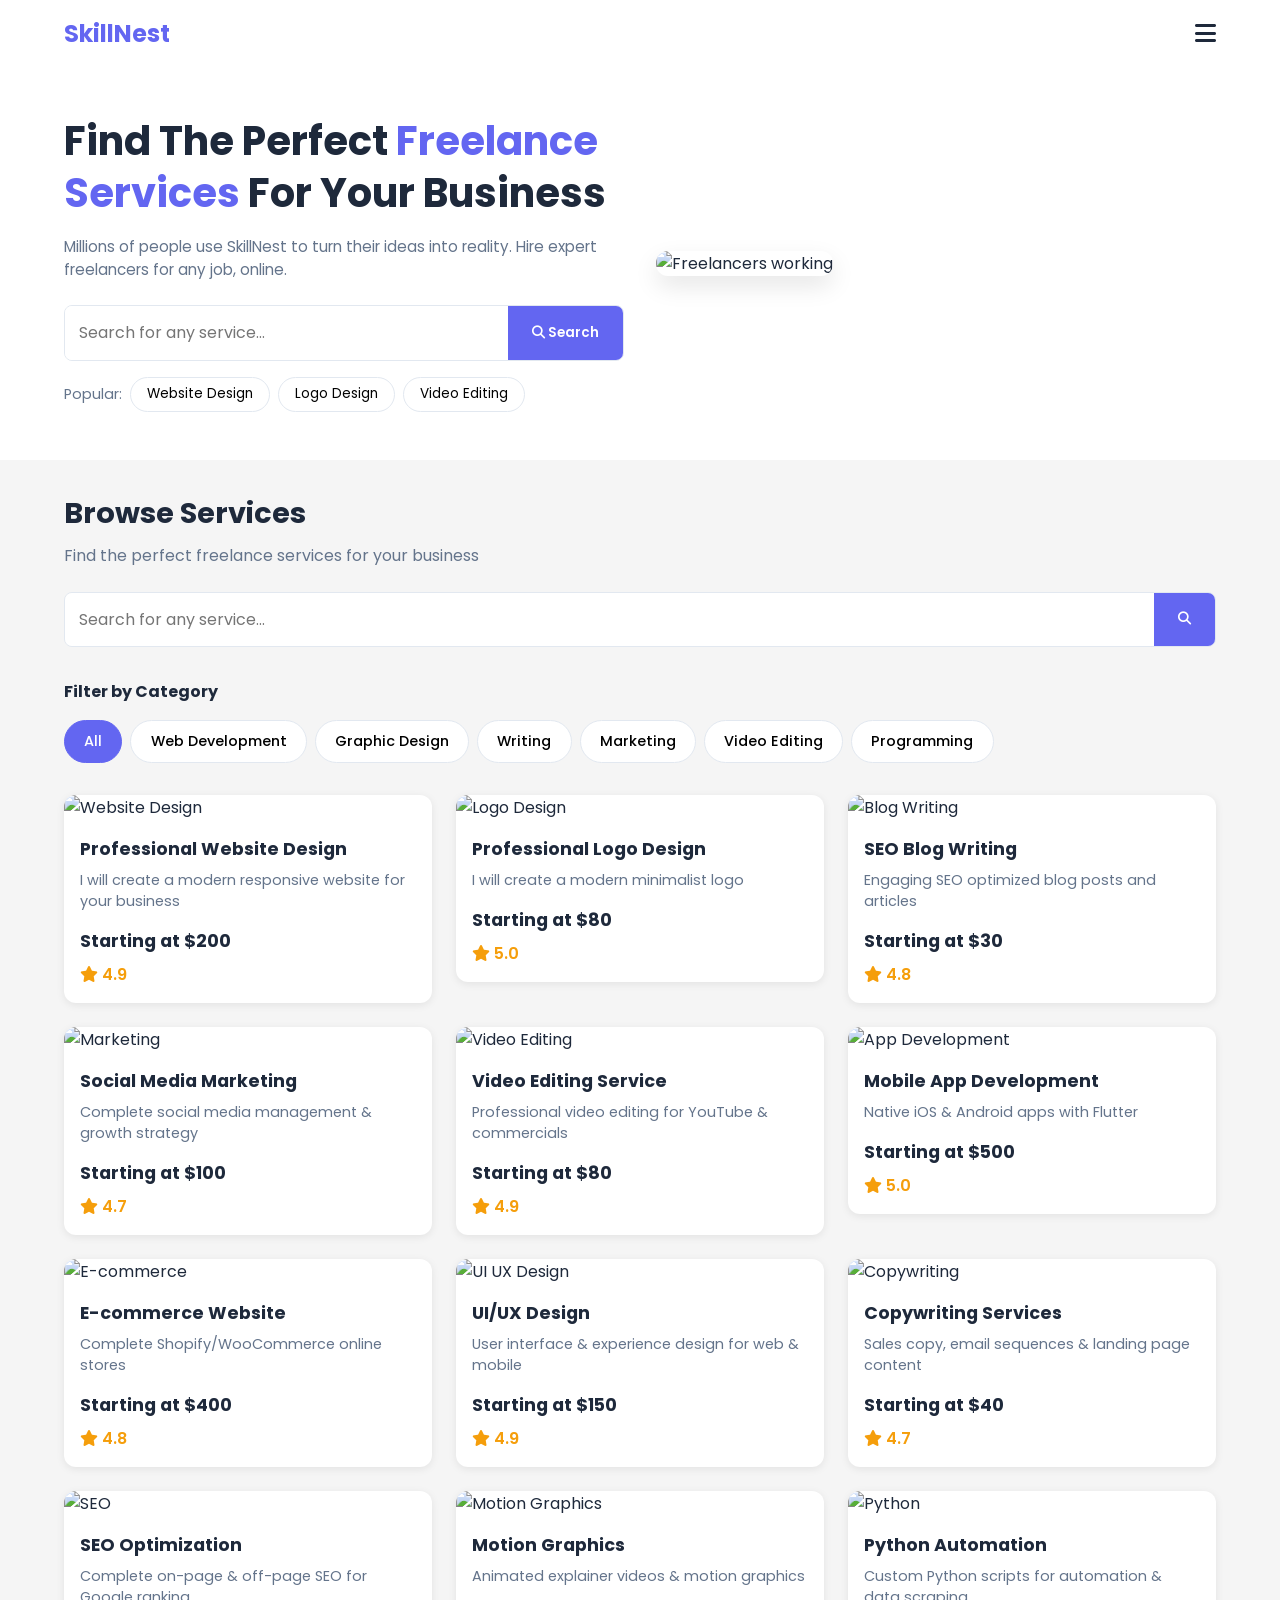
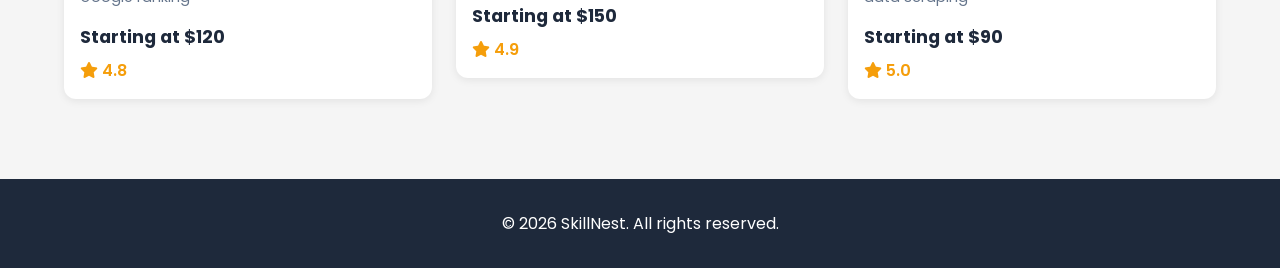
==== commit f060a748: "Update index.html" ====
--- a/index.html
+++ b/index.html
@@ -17,9 +17,8 @@
         <ul class="nav-links" id="navLinks">
             <li><a href="index.html">Home</a></li>
             <li><a href="#services">Services</a></li>
-            <li><a href="#">Browse Jobs</a></li>
-            <li><a href="#">Find Talent</a></li>
-            <li><a href="#">About</a></li>
+            <li><a href="about.html">About</a></li>
+            <li><a href="contact.html">Contact</a></li>
         </ul>
     </nav>
 
@@ -184,4 +183,4 @@
     </footer>
     <script src="script.js"></script>
 </body>
-</html>            
+</html>
--- a/style.css
+++ b/style.css
@@ -67,6 +67,22 @@
     text-align: left;
 }
 
+.hero-content {
+    display: flex;
+    flex-direction: column;
+    gap: 2rem;
+}
+
+.hero-image {
+    display: none;
+}
+
+.hero-image img {
+    width: 100%;
+    border-radius: 12px;
+    box-shadow: 0 10px 25px rgba(0,0,0,0.1);
+}
+
 .hero h1 {
     font-size: 2rem;
     line-height: 1.3;
@@ -189,6 +205,12 @@
     border-radius: 12px;
     overflow: hidden;
     box-shadow: 0 2px 8px rgba(0,0,0,0.08);
+    transition: 0.3s;
+}
+
+.service-card:hover {
+    transform: translateY(-5px);
+    box-shadow: 0 5px 15px rgba(0,0,0,0.15);
 }
 
 .service-card img {
@@ -266,6 +288,12 @@
 
 .seller-info .name {
     font-weight: 600;
+    color: white;
+    text-decoration: none;
+}
+
+.seller-info .name:hover {
+    text-decoration: underline;
 }
 
 .seller-info .rating {
@@ -398,6 +426,23 @@
 .profile-header .rating {
     color: #f59e0b;
     font-weight: 600;
+}
+
+.profile-stats {
+    display: flex;
+    justify-content: space-around;
+    margin: 2rem 0;
+    text-align: center;
+}
+
+.stat h3 {
+    font-size: 1.5rem;
+    color: var(--primary);
+}
+
+.stat p {
+    color: var(--gray);
+    font-size: 0.9rem;
 }
 
 footer {
@@ -429,4 +474,18 @@
     .services-grid {
         grid-template-columns: repeat(3, 1fr);
     }
-}
+    .hero-content {
+        flex-direction: row;
+        align-items: center;
+    }
+    .hero-text {
+        flex: 1;
+    }
+    .hero-image {
+        display: block;
+        flex: 1;
+    }
+}
+
+
+
